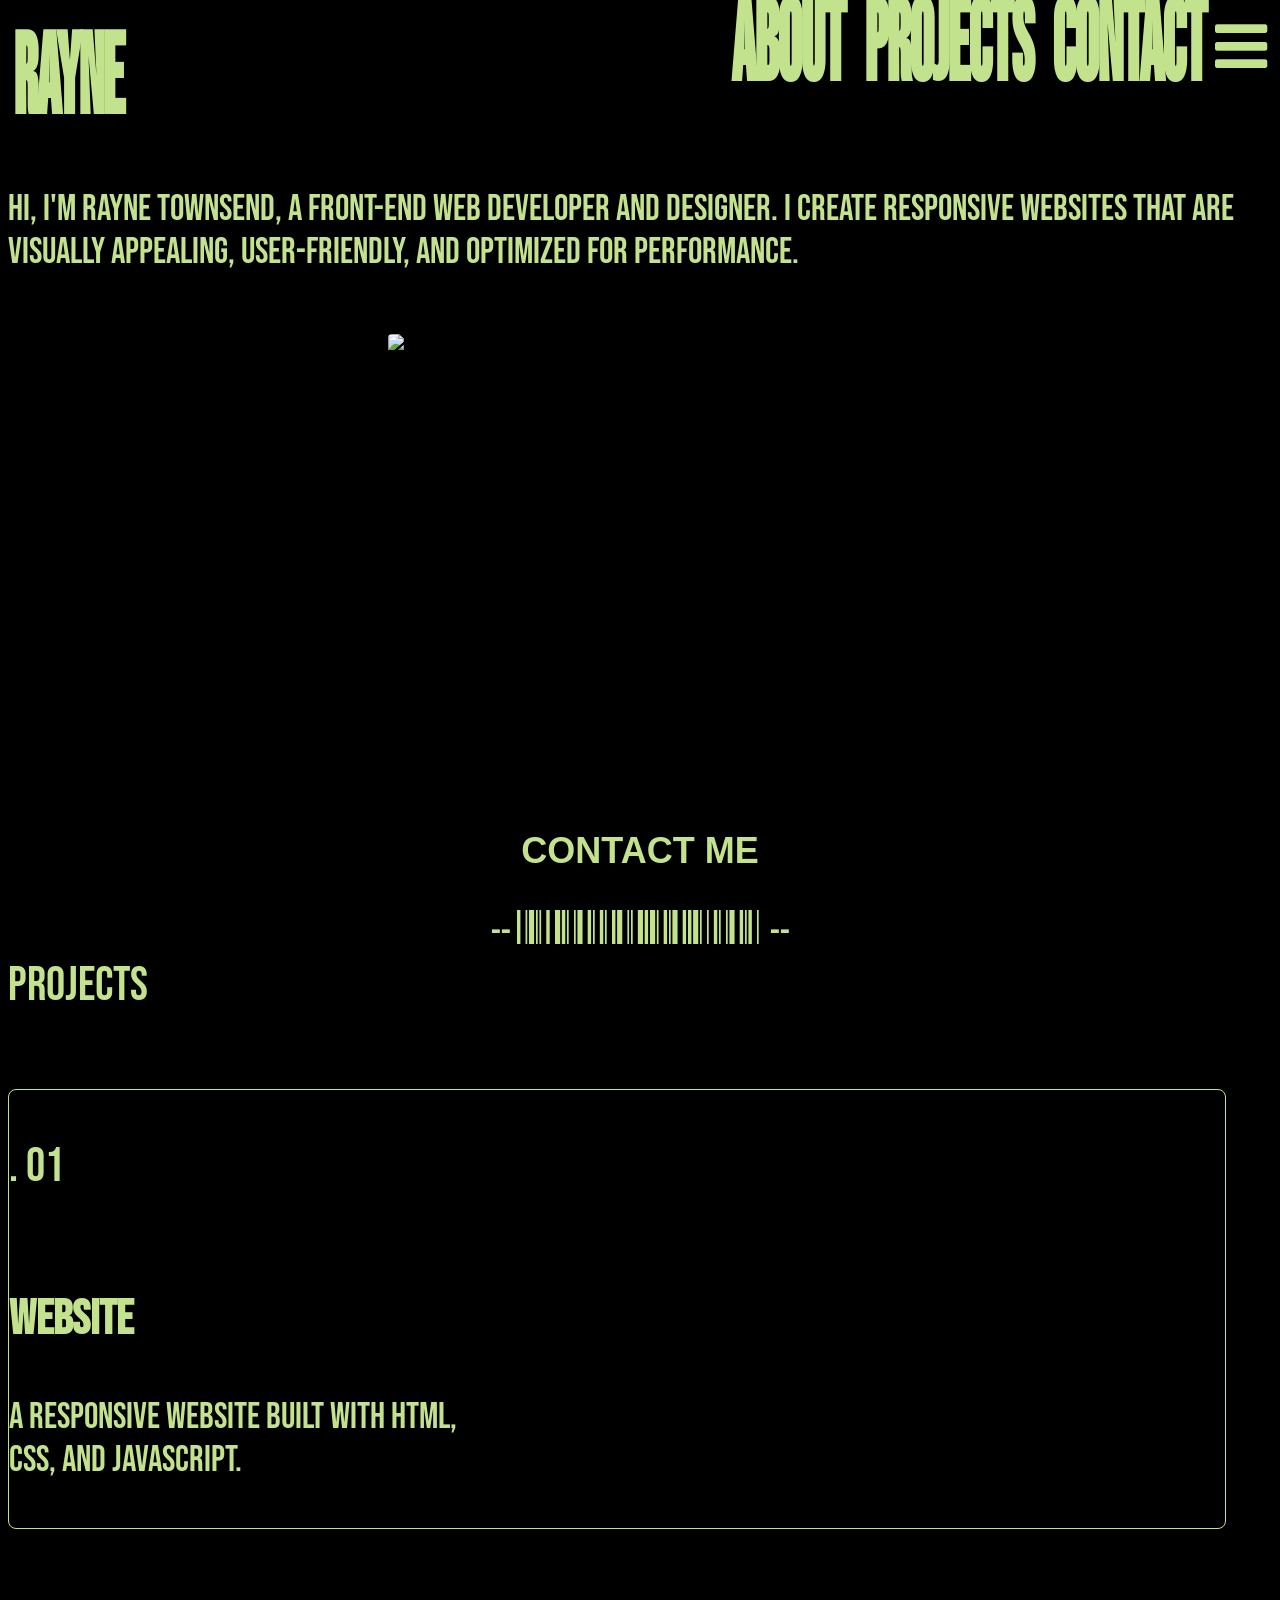
==== index.html @ ca326906 "Refactor the Index.html and Index.css files to foxus on mobile first design, ensuring that the layou" ====
<!DOCTYPE html>
<html lang="en">
<head>
    <meta charset="UTF-8">
    <link href="./Resources/CSS/index.css" type="text/css" rel="stylesheet">
    <meta name="viewport" content="width=device-width, initial-scale=1.0">
    <link rel="preconnect" href="https://fonts.googleapis.com">
    <link rel="preconnect" href="https://fonts.gstatic.com" crossorigin>
    <link href="https://fonts.googleapis.com/css2?family=Bebas+Neue&family=Libre+Barcode+128&family=Space+Grotesk:wght@300..700&display=swap" rel="stylesheet">
    <link rel="stylesheet" href="https://cdnjs.cloudflare.com/ajax/libs/font-awesome/4.7.0/css/font-awesome.min.css">
    <link rel="stylesheet" type='text/css' href="https://cdn.jsdelivr.net/gh/devicons/devicon@latest/devicon.min.css" />
    <title>Rayne Townsend - Portfolio</title>
</head>
<body>

<!-- Header Section -->

    <header>
        <h1>RAYNE</h1>
        <nav aria-label="Main navigation">
            <div class="nav-container">
                <a class="nav-button" href="./about.html"><span class="nav-about nav">About</span></a>
                <a class="nav-button" href="#projects" onClick="document.getElementById('projects').scrollIntoView();"><span class="nav-project nav">Projects</span></a>
                <a class="nav-button" href="./contact.html"><span class="nav-contact nav">Contact</span></a>
                <a href="javascript:void(0);" class="icon" onclick="myFunction()">
                    <i class="fa fa-bars"></i>
                </a>
            </div>
            <div class="mobile-nav-container" id="mobileNav">
                <a class="nav-button" href="./about.html"><span class="mobile-about">About</span></a>
                <a class="nav-button" href="./contact.html"><span class="mobile-contact">Contact</span></a>
            </div>
        </nav>
    </header>   

    <main>

        <!-- Hero Section -->

        <div class="hero-container">
            <div class="hero">
                <div class="hero-profile-container">    
                    <p class="hero-text">Hi, I'm Rayne Townsend, a front-end web developer and designer. I create responsive websites that are visually appealing, user-friendly, and optimized for performance.</p>
                    <img class="hero-profile-photo" src="./Resources/Images/Dithered Profile.png" alt="Profile Image">
                </div>    
                <a class="hero-button" href="./contact.html"><span class="hero-button-text">CONTACT ME</span></a>
                <p>-- <span class="barcode">RAYNETOWNSEND</span> --</p>
            </div>
        </div>

        <!-- Projects -->
        <div class="projects-container">
            <h2 id="projects">Projects</h2>
            <div class="carousel-wrapper">
                <div class="carousel">
                    
                    <div class="carousel-item">
                        <p class="index">. 01</p>
                        <div class="project-info">
                            <h3>Website</h3>
                            <p> A responsive website built with HTML, CSS, and JavaScript. </p>
                        </div>
                    </div>

                    <!--
                    <div class="panel">
                        <p>Designed and built a fully responsive website from scratch using HTML, CSS, and JavaScript, adapting layout, typography, and navigation across desktop, tablet, and mobile breakpoints. Implemented fluid grids, CSS media queries, and JS-driven interactions (e.g. dynamic menus, viewport-based logic) to ensure consistent usability and performance on any screen size — no frameworks required.</p>
                        <img src="./Resources/Images/Website image.jpg" alt="Image 1">
                    </div>
                    -->

                    <div class="carousel-item">
                        <p class="index">. 02</p>
                        <div class="project-info">
                            <h3>Project 2</h3>
                            <p> Project blurb </p>
                        </div>
                    </div>

                    <!--
                    <div class="panel">
                        <p>Lorem ipsum dolor sit amet, consectetur adipisicing elit, sed do eiusmod tempor incididunt ut labore et dolore magna aliqua. Ut enim ad minim veniam, quis nostrud exercitation ullamco laboris nisi ut aliquip ex ea commodo consequat.</p>
                        <img src="./Resources/Images/Website image.jpg" alt="Image 1">
                    </div>
                    -->
                    
                    <div class="carousel-item">
                        <p class="index">. 03</p>
                        <div class="project-info">
                            <h3>Project 3</h3>
                            <p> Project blurb </p>
                        </div>
                    </div>

                    <!--
                    <div class="panel">
                        <p>Lorem ipsum dolor sit amet, consectetur adipisicing elit, sed do eiusmod tempor incididunt ut labore et dolore magna aliqua. Ut enim ad minim veniam, quis nostrud exercitation ullamco laboris nisi ut aliquip ex ea commodo consequat.</p>
                        <img src="./Resources/Images/Website image.jpg" alt="Image 1">
                    </div>
                    --> 

                </div> 
            </div>      
        </div>
        <!-- Skills -->
        <banner class="skills-banner">
            <div class="banner-track">
                <div class="skills-1 skills">
                    <i class="devicon-javascript-plain"></i>
                    <i class="devicon-html5-plain"></i>
                    <i class="devicon-css3-plain"></i>
                    <i class="devicon-git-plain"></i>
                    <i class="devicon-github-original"></i>
                    <i class="devicon-apex-original"></i>          
                    <i class="devicon-bitbucket-original"></i>
                    <i class="devicon-docker-plain"></i>
                    <i class="devicon-json-plain"></i>
                    <i class="devicon-linux-plain"></i>
                    <i class="devicon-markdown-original"></i>
                    <i class="devicon-npm-original-wordmark"></i>
                    <i class="devicon-photoshop-plain"></i>
                    <i class="devicon-react-original"></i>
                    <i class="devicon-typescript-plain"></i>
                    <i class="devicon-vscode-plain"></i>
                </div>

                <div class="skills-2 skills">
                    <i class="devicon-javascript-plain"></i>
                    <i class="devicon-html5-plain"></i>
                    <i class="devicon-css3-plain"></i>
                    <i class="devicon-git-plain"></i>
                    <i class="devicon-github-original"></i>
                    <i class="devicon-apex-original"></i>          
                    <i class="devicon-bitbucket-original"></i>
                    <i class="devicon-docker-plain"></i>
                    <i class="devicon-json-plain"></i>
                    <i class="devicon-linux-plain"></i>
                    <i class="devicon-markdown-original"></i>
                    <i class="devicon-npm-original-wordmark"></i>
                    <i class="devicon-photoshop-plain"></i>
                    <i class="devicon-react-original"></i>
                    <i class="devicon-typescript-plain"></i>
                    <i class="devicon-vscode-plain"></i>
                </div>
            </div>
        </banner>
    </main>

<script src="./Resources/Scripts/main.js" defer></script>

</body>
---- Resources/CSS/index.css ----
/* General Styles */

* {
    font-family: Helvetica;

}

html {
    background-color: #000000;
    scroll-behavior: smooth;
    scroll-snap-type: y mandatory;
    scroll-snap-stop: always;
}

body {
    display: block;
}

h1 {
    font-weight: bold;
    font-size:clamp(2.6rem, 5.5vw, 3.5625rem);
    margin-left: 0.3125rem;
    transform: scaleY(2);
    font-family: "Bebas Neue";
    color: #c3e28d;
}

h2 {
    font-weight: 500;
    font-size: 1.125rem;
}

/* Header Section */

header {
    display: inline-flex;
    justify-content: space-between;
    width: 100%;
    position: sticky;
    top: 0;
    background-color: #000000;
}


header h1 {
    flex-basis: 31.25rem;
    align-items: center;
    overflow: hidden;
}

nav{
    height: 100%
}

.nav-container {
    display: inline-flex;
    justify-content: flex-end;
    align-items: center;
    width: 100%;
    height: 100%;
}

.nav {
    display: inline-block;
    flex-basis: 6.25rem;
    border-radius: 0.625rem;
    min-width: 5.375rem;
    margin: 0.3125rem;
    padding: 0 0.3125rem;
    text-align: center;
    font-weight: bold;
    font-size: clamp(2.6rem, 5.5vw, 3.5625rem);
    transform: scaleY(2);
    font-family: "Bebas Neue";
    color: #c3e28d;
}

.icon {
    color: #c3e28d;
    font-size: 3.8125rem;
    padding-right: 0.3125rem;
}

.mobile-nav-container {
    display: none;
    flex-direction: column;
    background-color: #000000;
    position: absolute;
    top: 6rem;
    right: 0;
    z-index: 3;
}

.nav-button {
    text-decoration: none;
    color: black
}

.nav:hover {
    background-color: #B8B8B8;
}

.nav:active {
    background-color: #969696;
}

/* Hero Section */

.hero-container {

    height: 85vh;
}

.hero {
    width: 100%;
    height: 85vh;
    display: flex;
    flex-direction: column;
    justify-content: space-between;
    align-items: center;
}

.hero-profile-container {
    display: flex;
    flex-direction: column;
    justify-content: center;
    align-items: center;
    gap: 1.25rem;
}

.hero-profile-photo {
    width: min(31rem, 90vw);
    height: auto;
    margin-top: 0.225rem;
    margin-right: 0.525rem;
    border-radius: 0.25rem;
    object-fit: cover;
}

.hero-text {
    color: #c3e28d;
    font-size: clamp(1.25rem, 4.5vw, 2.25rem);
    text-align: left;
    font-family: "Bebas Neue";
}

.hero-button {
    text-decoration: none;
    color: #c3e28d;
    font-size: clamp(1.25rem, 4.5vw, 2.25rem);
    text-align: left;
    font-weight: bold;
    font-family: "Bebas Neue";
}

.barcode {
    font-family: "Libre Barcode 128";
    font-size: 3.5625rem;
    transform: scaleY(2);
    color: #c3e28d;
}

/* Project Carousel */

.projects-container {
    width: 100%;
    height: 100vh;
    display: flex;
    flex-direction: column;
    gap: 1.25rem;
    scroll-snap-type: y mandatory;
}

.carousel-wrapper {
    width: 99vw;
    display: flex;
}

.carousel {
    display: flex;
    overflow-x: auto;
    overflow-y: hidden;
    scroll-snap-type: x mandatory;
    scroll-behavior: smooth;
    flex: 0 0 auto;
    gap: 1.25rem;
    align-items: center;
    padding: 1rem 0.25rem;
    width: 95vw;
    scrollbar-width: none; /* Hide scrollbar for Firefox */
}

.carousel::-webkit-scrollbar {
  display: none; /* Hide scrollbar for Chrome, Safari, Edge */
}

.carousel-item {
    display: flex;
    flex-direction: column;
    flex: 0 0 95vw;
    height:100%;
    scroll-snap-align: start;
    border-radius: 8px;
    margin: 0.25rem;
    border: 1px solid #c3e28d;
}

img {
    height: 60%;
    aspect-ratio: 1/1;
}

p {
    color: #c3e28d;
    font-size: clamp(1.25rem, 4.5vw, 2.25rem);
    text-align: left;
    font-family: "Bebas Neue";
}

h2 {
    color: #c3e28d;
    font-size: clamp(1.95rem, 5.5vw, 3rem);
    text-align: left;
    font-family: "Bebas Neue";
}

h3 {
    color: #c3e28d;
    font-size: clamp(1.95rem, 5.5vw, 3rem);
    text-align: left;
    font-family: "Bebas Neue";
}

.index {
    color: #c3e28d;
    font-size: clamp(1.95rem, 5vw, 3rem);
    text-align: left;
    font-family: "Bebas Neue";
}

.project-info {
    width: 31.25rem;
}

.skills {
    display: flex;
    justify-content: center;
    overflow-x: auto;
    align-items: center;
    gap: 1.25rem;
    padding-top: 0.625rem;
    padding-bottom: 0.625rem;
    padding-left: 0.625rem;
    padding-right: 0.625rem;
    color: #c3e28d;
    font-size: clamp(1.25rem, 4.5vw, 2.25rem);
}

.skills-banner {
    overflow: hidden;
    width: 100%;
    background-color: #000000;
    padding: 20px 0;
    display: flex;
}

.banner-track {
    display: flex;
    animation: scroll 25s linear infinite;
}

@keyframes scroll {
  0% {
    transform: translateX(0);
  }
  100% {
    transform: translateX(-50%);
  }
}

/* Mobile Styles */

@media screen and (max-width: 800px) {

   .project-info {
        width: 60%
    }

    header {
        height: 7rem;
    }
}

@media screen and (max-width: 700px) {

    .accordion {
        padding: 0.5rem;
        height: 12.625rem;
        display: flex;
        text-align: left;
        font-size: 2rem;
        transition: 0.8s;
        background-color: #000000;
    }
}

@media screen and (max-width: 768px) {
    
    .nav-about {
        display: none;
    }

    .nav-project {
        display: none;
    }

    .nav-about {
        display: none;
    }

    .nav-contact {
        display: none;
    }

    .icon {
        display: block;
    }

    .mobile-contact {
        padding: 0.1rem;
        margin-right: 0.3125rem;
    }

    .mobile-about {
        padding: 0.1rem;
        margin-right: 0.3125rem;
    }

    .accordion {
        padding: 0.5rem;
        height: 12.625rem;
        display: flex;
        text-align: left;
        font-size: 2rem;
        transition: 0.8s;
        background-color: #000000;
    }
}

@media screen and (max-width: 400px) {

    .accordion {
        padding: 0.5rem;
        height: 10.625rem;
        display: flex;
        text-align: left;
        font-size: 2rem;
        transition: 0.8s;
        background-color: #000000;
    }

    .project-info {
        width: 60%;
    }

    p {
        padding-top: 1px;
        margin-top: 8px;
    }

    h3 {
        padding-bottom: 1px;
        margin-bottom: 8px;
    }
}

@media screen and (min-width: 400px) {
    .mobile-nav-container {
        display: none;
    }
}
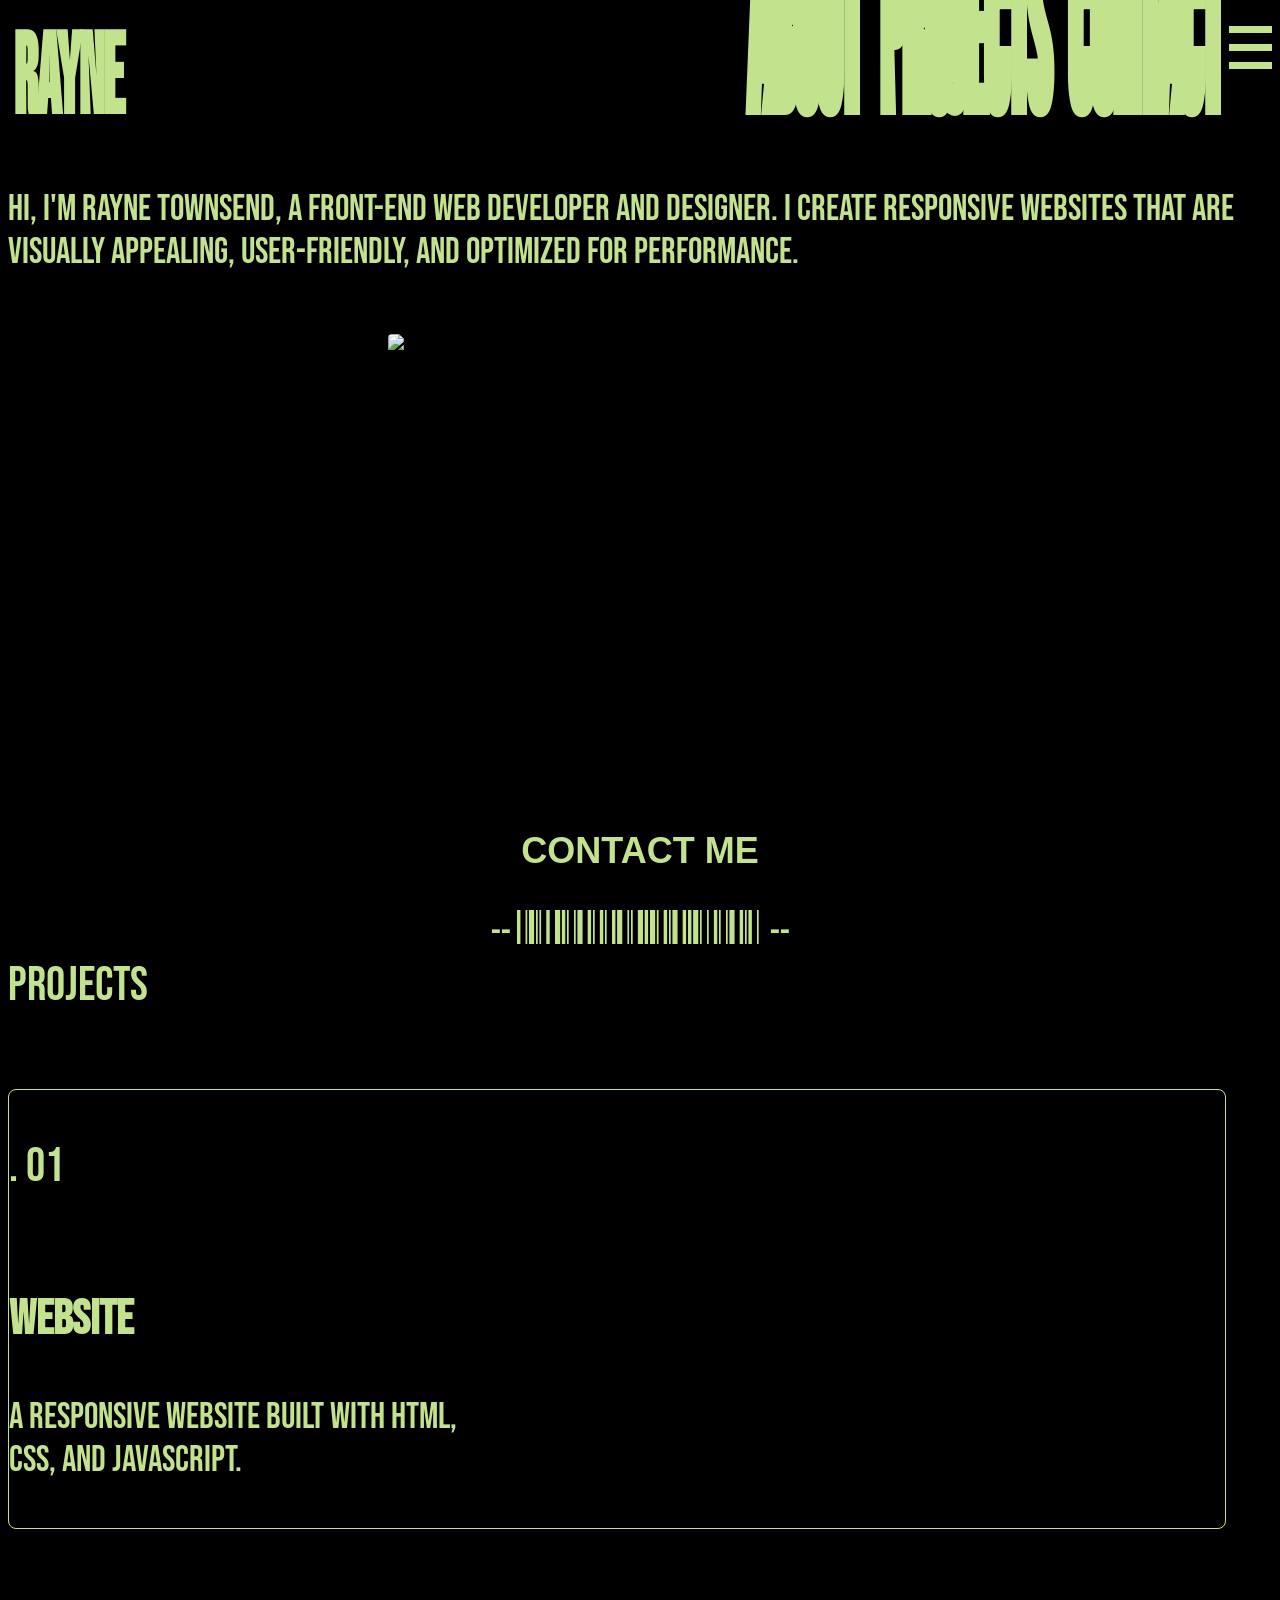
==== commit 11a4757e: "Added hamburger menu animatioon, and restored the menu opening functionality." ====
--- a/index.html
+++ b/index.html
@@ -22,13 +22,16 @@
                 <a class="nav-button" href="./about.html"><span class="nav-about nav">About</span></a>
                 <a class="nav-button" href="#projects" onClick="document.getElementById('projects').scrollIntoView();"><span class="nav-project nav">Projects</span></a>
                 <a class="nav-button" href="./contact.html"><span class="nav-contact nav">Contact</span></a>
-                <a href="javascript:void(0);" class="icon" onclick="myFunction()">
-                    <i class="fa fa-bars"></i>
-                </a>
+                <div class="container icon" id="icon">
+                    <div class="bar1"></div>
+                    <div class="bar2"></div>
+                    <div class="bar3"></div>
+                </div> 
             </div>
             <div class="mobile-nav-container" id="mobileNav">
-                <a class="nav-button" href="./about.html"><span class="mobile-about">About</span></a>
-                <a class="nav-button" href="./contact.html"><span class="mobile-contact">Contact</span></a>
+                <a class="nav-button" href="./about.html"><span class="mobile-about">ABOUT</span></a>
+                <a class="nav-button" href="./contact.html"><span class="mobile-contact">CONTACT</span></a>
+                <a class="nav-button" href="#projects" onClick="document.getElementById('projects').scrollIntoView();"><span class="mobile-project">PROJECTS</span></a>
             </div>
         </nav>
     </header>   
--- a/Resources/CSS/index.css
+++ b/Resources/CSS/index.css
@@ -46,6 +46,10 @@
     flex-basis: 31.25rem;
     align-items: center;
     overflow: hidden;
+}
+
+nav{
+    height: 100%
 }
 
 nav{
@@ -75,15 +79,44 @@
     color: #c3e28d;
 }
 
-.icon {
-    color: #c3e28d;
+.container {
+  display: inline-block;
+  cursor: pointer;
+}
+
+.bar1, .bar2, .bar3 {
+    width: 38px;
+    height: 7px;
+    background-color: #c3e28d;
+    margin: 11px 0;
+    transition: 0.4s;
     font-size: 3.8125rem;
     padding-right: 0.3125rem;
+}
+
+/* Rotate first bar */
+.change .bar1 {
+    transform: translate(0, 18px) rotate(-45deg);
+}
+
+/* Fade out the second bar */
+.change .bar2 {
+    opacity: 0;
+}
+
+/* Rotate last bar */
+.change .bar3 {
+    transform: translate(0, -18px) rotate(45deg);
 }
 
 .mobile-nav-container {
     display: none;
     flex-direction: column;
+    justify-content:space-between;
+    gap: 0.3125rem;
+    height: auto;
+    margin-top: 1.3125rem;
+    margin-bottom: 1.3125rem;
     background-color: #000000;
     position: absolute;
     top: 6rem;
@@ -93,7 +126,10 @@
 
 .nav-button {
     text-decoration: none;
-    color: black
+    color: #c3e28d;
+    transform: scaleY(2);
+    font-family: "Bebas Neue";
+    font-weight: bold;
 }
 
 .nav:hover {
@@ -276,6 +312,17 @@
   100% {
     transform: translateX(-50%);
   }
+}
+
+.skills {
+    display: flex;
+    justify-content: center;
+    align-items: center;
+    gap: 1.25rem;
+    padding-top: 0.625rem;
+    padding-bottom: 0.625rem;
+    color: #c3e28d;
+    font-size: clamp(1.25rem, 4.5vw, 2.25rem);
 }
 
 /* Mobile Styles */
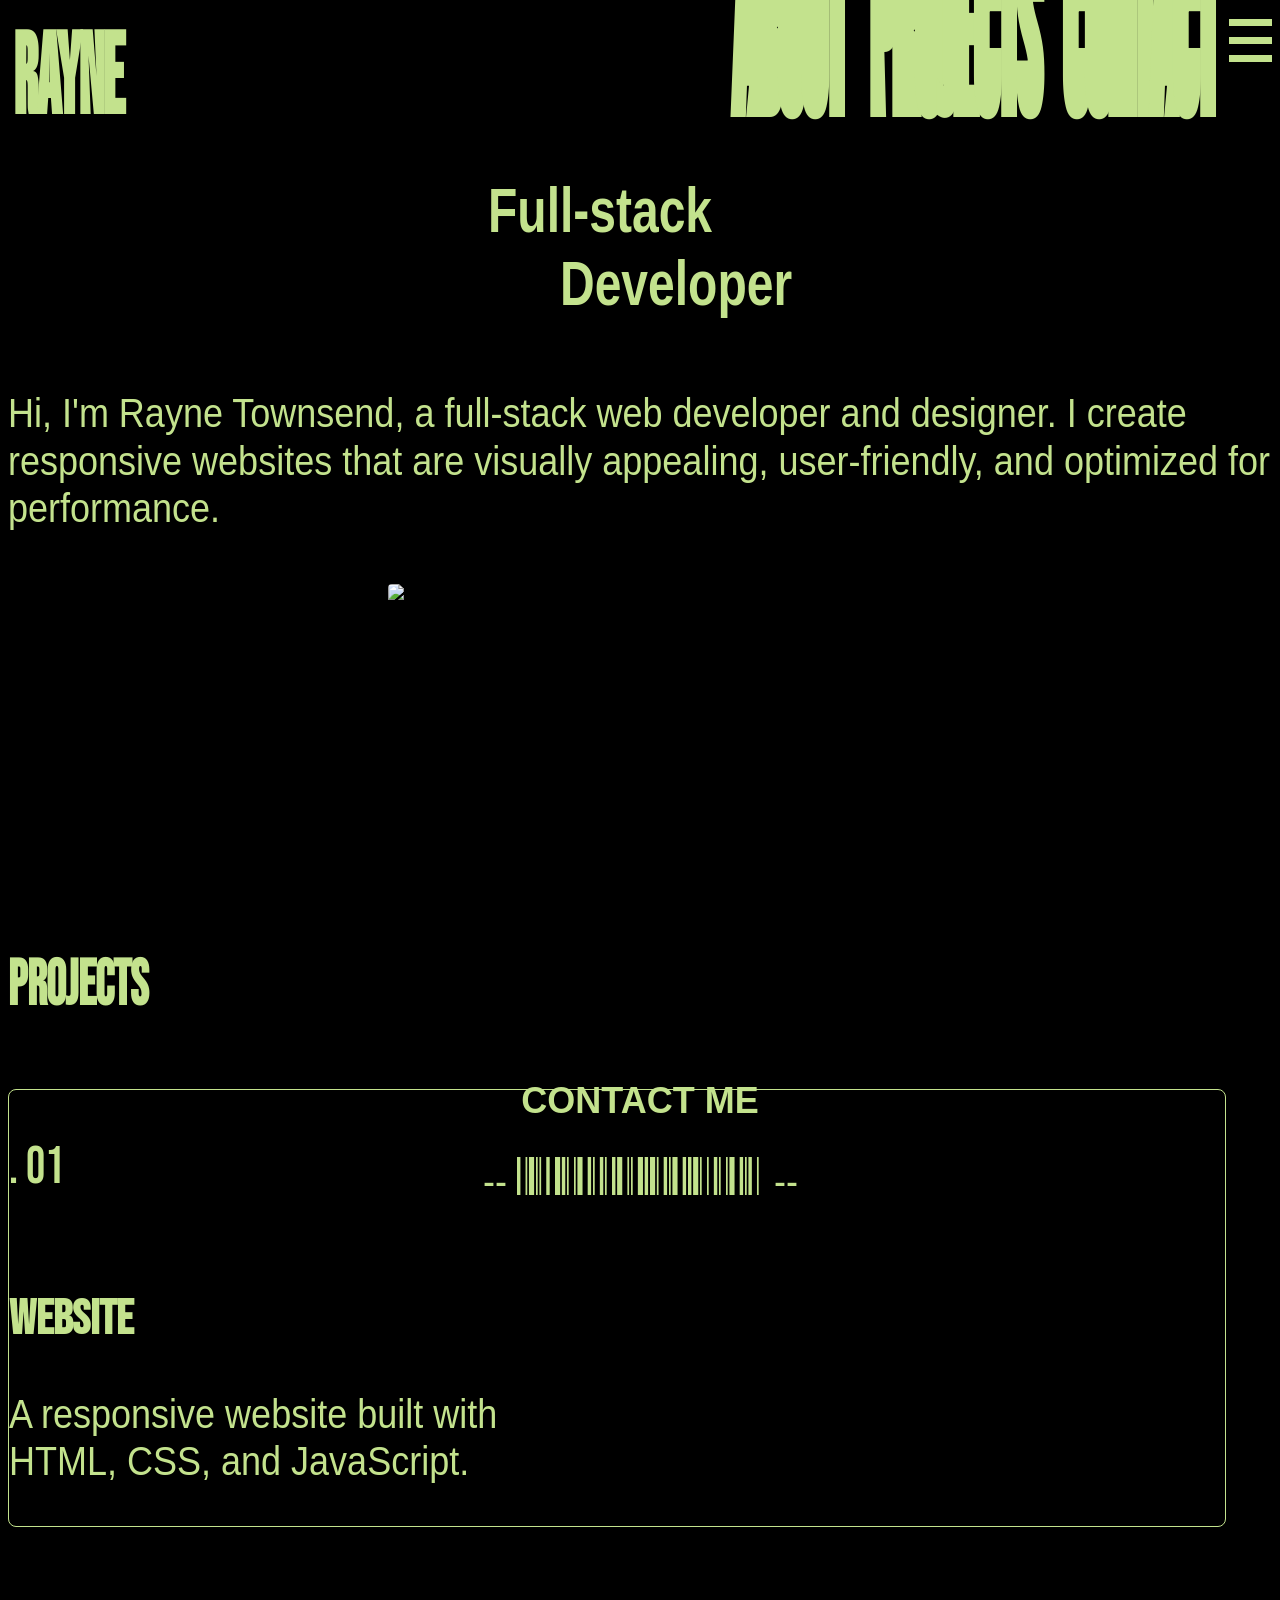
==== commit ec362baa: "Clean up handburger menu and hero section. Adjusted the hero heading to "Full-stack Developer" and u" ====
--- a/index.html
+++ b/index.html
@@ -43,7 +43,8 @@
         <div class="hero-container">
             <div class="hero">
                 <div class="hero-profile-container">    
-                    <p class="hero-text">Hi, I'm Rayne Townsend, a front-end web developer and designer. I create responsive websites that are visually appealing, user-friendly, and optimized for performance.</p>
+                    <h2 class="hero-heading">Full-stack<br>&ensp;&ensp;&ensp;Developer</h2>
+                    <p class="hero-text">Hi, I'm Rayne Townsend, a full-stack web developer and designer. I create responsive websites that are visually appealing, user-friendly, and optimized for performance.</p>
                     <img class="hero-profile-photo" src="./Resources/Images/Dithered Profile.png" alt="Profile Image">
                 </div>    
                 <a class="hero-button" href="./contact.html"><span class="hero-button-text">CONTACT ME</span></a>
--- a/Resources/CSS/index.css
+++ b/Resources/CSS/index.css
@@ -1,4 +1,4 @@
-/* General Styles */
+/* Global Styles */
 
 * {
     font-family: Helvetica;
@@ -26,8 +26,22 @@
 }
 
 h2 {
-    font-weight: 500;
-    font-size: 1.125rem;
+    color: #c3e28d;
+    font-size: clamp(1.95rem, 5.5vw, 3rem);
+    transform: scaleY(1.325);
+    text-align: left;
+}
+
+h3 {
+    color: #c3e28d;
+    text-align: left;
+}
+
+p {
+    color: #c3e28d;
+    font-size: clamp(1.25rem, 4.5vw, 2.25rem);
+    transform: scaleY(1.125);
+    text-align: left;
 }
 
 /* Header Section */
@@ -39,6 +53,7 @@
     position: sticky;
     top: 0;
     background-color: #000000;
+    z-index: 2;
 }
 
 
@@ -84,6 +99,11 @@
   cursor: pointer;
 }
 
+.icon {
+    display: block;
+    padding-bottom: 1rem;
+}
+
 .bar1, .bar2, .bar3 {
     width: 38px;
     height: 7px;
@@ -113,15 +133,18 @@
     display: none;
     flex-direction: column;
     justify-content:space-between;
-    gap: 0.3125rem;
-    height: auto;
+    align-items: end;
+    gap: 1rem;
+    height: 8rem;
+    width: 8rem;;
     margin-top: 1.3125rem;
     margin-bottom: 1.3125rem;
+    padding: 0.5rem;
     background-color: #000000;
     position: absolute;
     top: 6rem;
     right: 0;
-    z-index: 3;
+    z-index: 1;
 }
 
 .nav-button {
@@ -130,6 +153,8 @@
     transform: scaleY(2);
     font-family: "Bebas Neue";
     font-weight: bold;
+    background-color: #000000;
+    padding-right: 0.3125rem;
 }
 
 .nav:hover {
@@ -174,10 +199,7 @@
 }
 
 .hero-text {
-    color: #c3e28d;
-    font-size: clamp(1.25rem, 4.5vw, 2.25rem);
-    text-align: left;
-    font-family: "Bebas Neue";
+
 }
 
 .hero-button {
@@ -246,14 +268,14 @@
     aspect-ratio: 1/1;
 }
 
-p {
+.panel p {
     color: #c3e28d;
     font-size: clamp(1.25rem, 4.5vw, 2.25rem);
     text-align: left;
     font-family: "Bebas Neue";
 }
 
-h2 {
+.projects-container h2 {
     color: #c3e28d;
     font-size: clamp(1.95rem, 5.5vw, 3rem);
     text-align: left;
@@ -369,10 +391,6 @@
         display: none;
     }
 
-    .icon {
-        display: block;
-    }
-
     .mobile-contact {
         padding: 0.1rem;
         margin-right: 0.3125rem;
@@ -382,37 +400,12 @@
         padding: 0.1rem;
         margin-right: 0.3125rem;
     }
-
-    .accordion {
-        padding: 0.5rem;
-        height: 12.625rem;
-        display: flex;
-        text-align: left;
-        font-size: 2rem;
-        transition: 0.8s;
-        background-color: #000000;
-    }
 }
 
 @media screen and (max-width: 400px) {
-
-    .accordion {
-        padding: 0.5rem;
-        height: 10.625rem;
-        display: flex;
-        text-align: left;
-        font-size: 2rem;
-        transition: 0.8s;
-        background-color: #000000;
-    }
 
     .project-info {
         width: 60%;
-    }
-
-    p {
-        padding-top: 1px;
-        margin-top: 8px;
     }
 
     h3 {
@@ -421,10 +414,4 @@
     }
 }
 
-@media screen and (min-width: 400px) {
-    .mobile-nav-container {
-        display: none;
-    }
-}
-
-
+
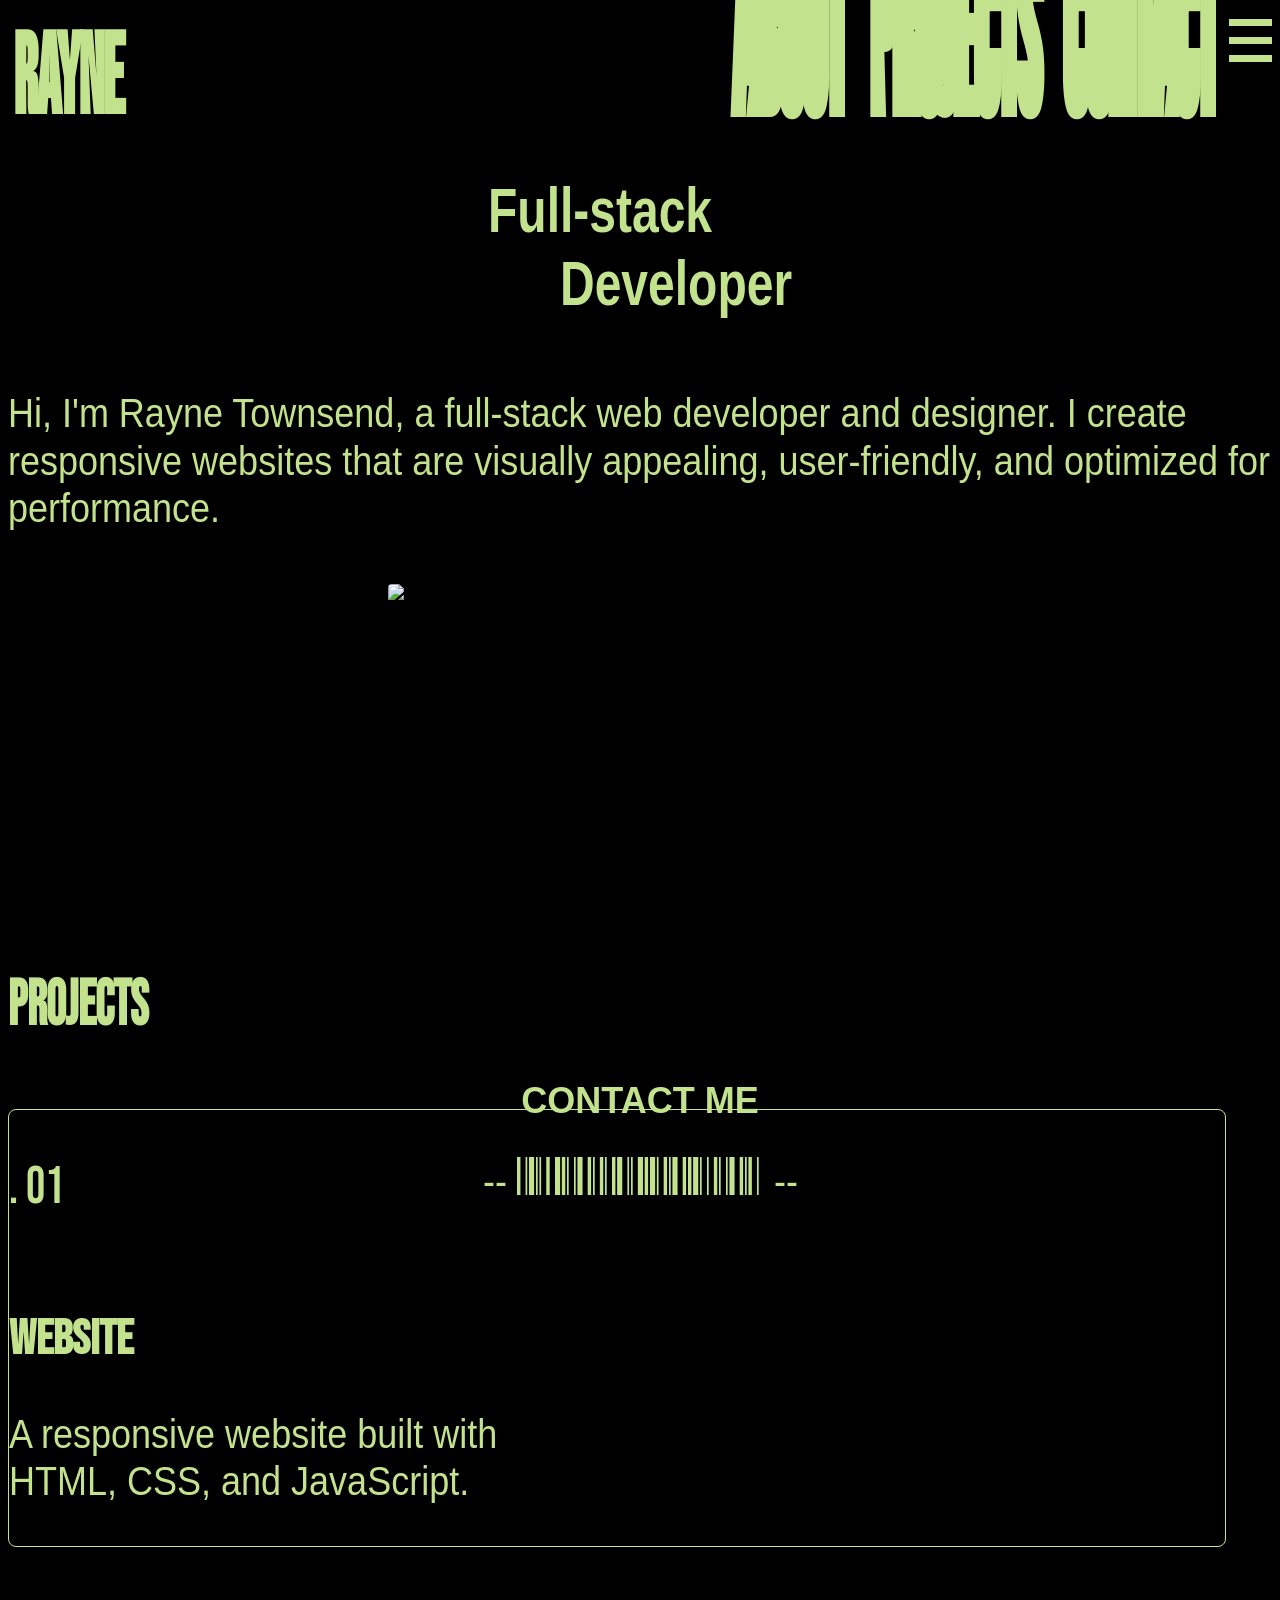
==== commit e83df7b8: "Commit updates to GitHub Commit updates to GitHub" ====
--- a/index.html
+++ b/index.html
@@ -2,6 +2,7 @@
 <html lang="en">
 <head>
     <meta charset="UTF-8">
+    <link href="./Resources/CSS/global.css" type="text/css" rel="stylesheet">
     <link href="./Resources/CSS/index.css" type="text/css" rel="stylesheet">
     <meta name="viewport" content="width=device-width, initial-scale=1.0">
     <link rel="preconnect" href="https://fonts.googleapis.com">
@@ -43,7 +44,9 @@
         <div class="hero-container">
             <div class="hero">
                 <div class="hero-profile-container">    
-                    <h2 class="hero-heading">Full-stack<br>&ensp;&ensp;&ensp;Developer</h2>
+                    <div class="hero-text-container">
+                        <h2 class="hero-heading">Full-stack<br>&ensp;&ensp;&ensp;Developer</h2>
+                    </div>
                     <p class="hero-text">Hi, I'm Rayne Townsend, a full-stack web developer and designer. I create responsive websites that are visually appealing, user-friendly, and optimized for performance.</p>
                     <img class="hero-profile-photo" src="./Resources/Images/Dithered Profile.png" alt="Profile Image">
                 </div>    
--- a/Resources/CSS/global.css
+++ b/Resources/CSS/global.css
@@ -0,0 +1,179 @@
+* {
+    font-family: Helvetica;
+
+}
+
+html {
+    background-color: #000000;
+    scroll-behavior: smooth;
+    scroll-snap-type: y mandatory;
+    scroll-snap-stop: always;
+}
+
+body {
+    display: flex-box;
+}
+
+main {
+    display: flex;
+    flex-direction: column;
+    gap: 1.25rem;
+    scroll-snap-type: y mandatory;
+}
+
+h1 {
+    font-weight: bold;
+    font-size:clamp(2.6rem, 5.5vw, 3.5625rem);
+    margin-left: 0.3125rem;
+    transform: scaleY(2);
+    font-family: "Bebas Neue";
+    color: #c3e28d;
+}
+
+h2 {
+    color: #c3e28d;
+    font-size: clamp(1.95rem, 5.5vw, 3rem);
+    transform: scaleY(1.325);
+    text-align: left;
+}
+
+h3 {
+    color: #c3e28d;
+    text-align: left;
+}
+
+p {
+    color: #c3e28d;
+    font-size: clamp(1.25rem, 4.5vw, 2.25rem);
+    transform: scaleY(1.125);
+    text-align: left;
+}
+
+/* Header Section */
+
+header {
+    display: inline-flex;
+    justify-content: space-between;
+    width: 100%;
+    position: sticky;
+    top: 0;
+    background-color: #000000;
+    z-index: 2;
+}
+
+
+header h1 {
+    flex-basis: 31.25rem;
+    align-items: center;
+    overflow: hidden;
+}
+
+nav{
+    height: 100%
+}
+
+.nav-container {
+    display: inline-flex;
+    justify-content: flex-end;
+    align-items: center;
+    width: 100%;
+    height: 100%;
+}
+
+.nav {
+    display: inline-block;
+    flex-basis: 6.25rem;
+    border-radius: 0.625rem;
+    min-width: 5.375rem;
+    margin: 0.3125rem;
+    padding: 0 0.3125rem;
+    text-align: center;
+    font-weight: bold;
+    font-size: clamp(2.6rem, 5.5vw, 3.5625rem);
+    transform: scaleY(2);
+    font-family: "Bebas Neue";
+    color: #c3e28d;
+}
+
+.container {
+  display: inline-block;
+  cursor: pointer;
+}
+
+.icon {
+    display: block;
+    padding-bottom: 1rem;
+}
+
+.bar1, .bar2, .bar3 {
+    width: 38px;
+    height: 7px;
+    background-color: #c3e28d;
+    margin: 11px 0;
+    transition: 0.4s;
+    font-size: 3.8125rem;
+    padding-right: 0.3125rem;
+}
+
+/* Rotate first bar */
+.change .bar1 {
+    transform: translate(0, 18px) rotate(-45deg);
+}
+
+/* Fade out the second bar */
+.change .bar2 {
+    opacity: 0;
+}
+
+/* Rotate last bar */
+.change .bar3 {
+    transform: translate(0, -18px) rotate(45deg);
+}
+
+.mobile-nav-container {
+    display: flex;
+    flex-direction: column;
+    justify-content: flex-start;
+    align-items: end;
+    gap: 1rem;
+    max-height: 0;
+    overflow: hidden;
+    width: 6.9rem;
+    margin-bottom: 1.3125rem;
+    padding: 0.85rem 0.5rem;
+    background-color: #000000;
+    position: absolute;
+    top: 6rem;
+    right: 0;
+    z-index: 1;
+    opacity: 0;
+    transform: translateY(-0.5rem);
+    pointer-events: none;
+    transition: max-height 0.35s ease-in-out,
+                opacity 0.25s ease-in-out,
+                transform 0.3s ease-in-out;
+}
+
+.mobile-nav-container.open {
+    opacity: 1;
+    transform: translateY(0);
+    pointer-events: auto;
+}
+
+.nav-button {
+    text-decoration: none;
+    color: #c3e28d;
+    transform: scaleY(2);
+    font-family: "Bebas Neue";
+    font-weight: bold;
+    background-color: #000000;
+    padding-right: 0.3125rem;
+}
+
+.nav:hover {
+    background-color: #B8B8B8;
+}
+
+.nav:active {
+    background-color: #969696;
+}
--- a/Resources/CSS/index.css
+++ b/Resources/CSS/index.css
@@ -1,170 +1,3 @@
-/* Global Styles */
-
-* {
-    font-family: Helvetica;
-
-}
-
-html {
-    background-color: #000000;
-    scroll-behavior: smooth;
-    scroll-snap-type: y mandatory;
-    scroll-snap-stop: always;
-}
-
-body {
-    display: block;
-}
-
-h1 {
-    font-weight: bold;
-    font-size:clamp(2.6rem, 5.5vw, 3.5625rem);
-    margin-left: 0.3125rem;
-    transform: scaleY(2);
-    font-family: "Bebas Neue";
-    color: #c3e28d;
-}
-
-h2 {
-    color: #c3e28d;
-    font-size: clamp(1.95rem, 5.5vw, 3rem);
-    transform: scaleY(1.325);
-    text-align: left;
-}
-
-h3 {
-    color: #c3e28d;
-    text-align: left;
-}
-
-p {
-    color: #c3e28d;
-    font-size: clamp(1.25rem, 4.5vw, 2.25rem);
-    transform: scaleY(1.125);
-    text-align: left;
-}
-
-/* Header Section */
-
-header {
-    display: inline-flex;
-    justify-content: space-between;
-    width: 100%;
-    position: sticky;
-    top: 0;
-    background-color: #000000;
-    z-index: 2;
-}
-
-
-header h1 {
-    flex-basis: 31.25rem;
-    align-items: center;
-    overflow: hidden;
-}
-
-nav{
-    height: 100%
-}
-
-nav{
-    height: 100%
-}
-
-.nav-container {
-    display: inline-flex;
-    justify-content: flex-end;
-    align-items: center;
-    width: 100%;
-    height: 100%;
-}
-
-.nav {
-    display: inline-block;
-    flex-basis: 6.25rem;
-    border-radius: 0.625rem;
-    min-width: 5.375rem;
-    margin: 0.3125rem;
-    padding: 0 0.3125rem;
-    text-align: center;
-    font-weight: bold;
-    font-size: clamp(2.6rem, 5.5vw, 3.5625rem);
-    transform: scaleY(2);
-    font-family: "Bebas Neue";
-    color: #c3e28d;
-}
-
-.container {
-  display: inline-block;
-  cursor: pointer;
-}
-
-.icon {
-    display: block;
-    padding-bottom: 1rem;
-}
-
-.bar1, .bar2, .bar3 {
-    width: 38px;
-    height: 7px;
-    background-color: #c3e28d;
-    margin: 11px 0;
-    transition: 0.4s;
-    font-size: 3.8125rem;
-    padding-right: 0.3125rem;
-}
-
-/* Rotate first bar */
-.change .bar1 {
-    transform: translate(0, 18px) rotate(-45deg);
-}
-
-/* Fade out the second bar */
-.change .bar2 {
-    opacity: 0;
-}
-
-/* Rotate last bar */
-.change .bar3 {
-    transform: translate(0, -18px) rotate(45deg);
-}
-
-.mobile-nav-container {
-    display: none;
-    flex-direction: column;
-    justify-content:space-between;
-    align-items: end;
-    gap: 1rem;
-    height: 8rem;
-    width: 8rem;;
-    margin-top: 1.3125rem;
-    margin-bottom: 1.3125rem;
-    padding: 0.5rem;
-    background-color: #000000;
-    position: absolute;
-    top: 6rem;
-    right: 0;
-    z-index: 1;
-}
-
-.nav-button {
-    text-decoration: none;
-    color: #c3e28d;
-    transform: scaleY(2);
-    font-family: "Bebas Neue";
-    font-weight: bold;
-    background-color: #000000;
-    padding-right: 0.3125rem;
-}
-
-.nav:hover {
-    background-color: #B8B8B8;
-}
-
-.nav:active {
-    background-color: #969696;
-}
-
 /* Hero Section */
 
 .hero-container {
@@ -182,6 +15,14 @@
 }
 
 .hero-profile-container {
+    display: flex;
+    flex-direction: column;
+    justify-content: center;
+    align-items: center;
+    gap: 1.25rem;
+}
+
+.hero-text-container {
     display: flex;
     flex-direction: column;
     justify-content: center;
@@ -198,9 +39,6 @@
     object-fit: cover;
 }
 
-.hero-text {
-
-}
 
 .hero-button {
     text-decoration: none;
@@ -391,15 +229,6 @@
         display: none;
     }
 
-    .mobile-contact {
-        padding: 0.1rem;
-        margin-right: 0.3125rem;
-    }
-
-    .mobile-about {
-        padding: 0.1rem;
-        margin-right: 0.3125rem;
-    }
 }
 
 @media screen and (max-width: 400px) {
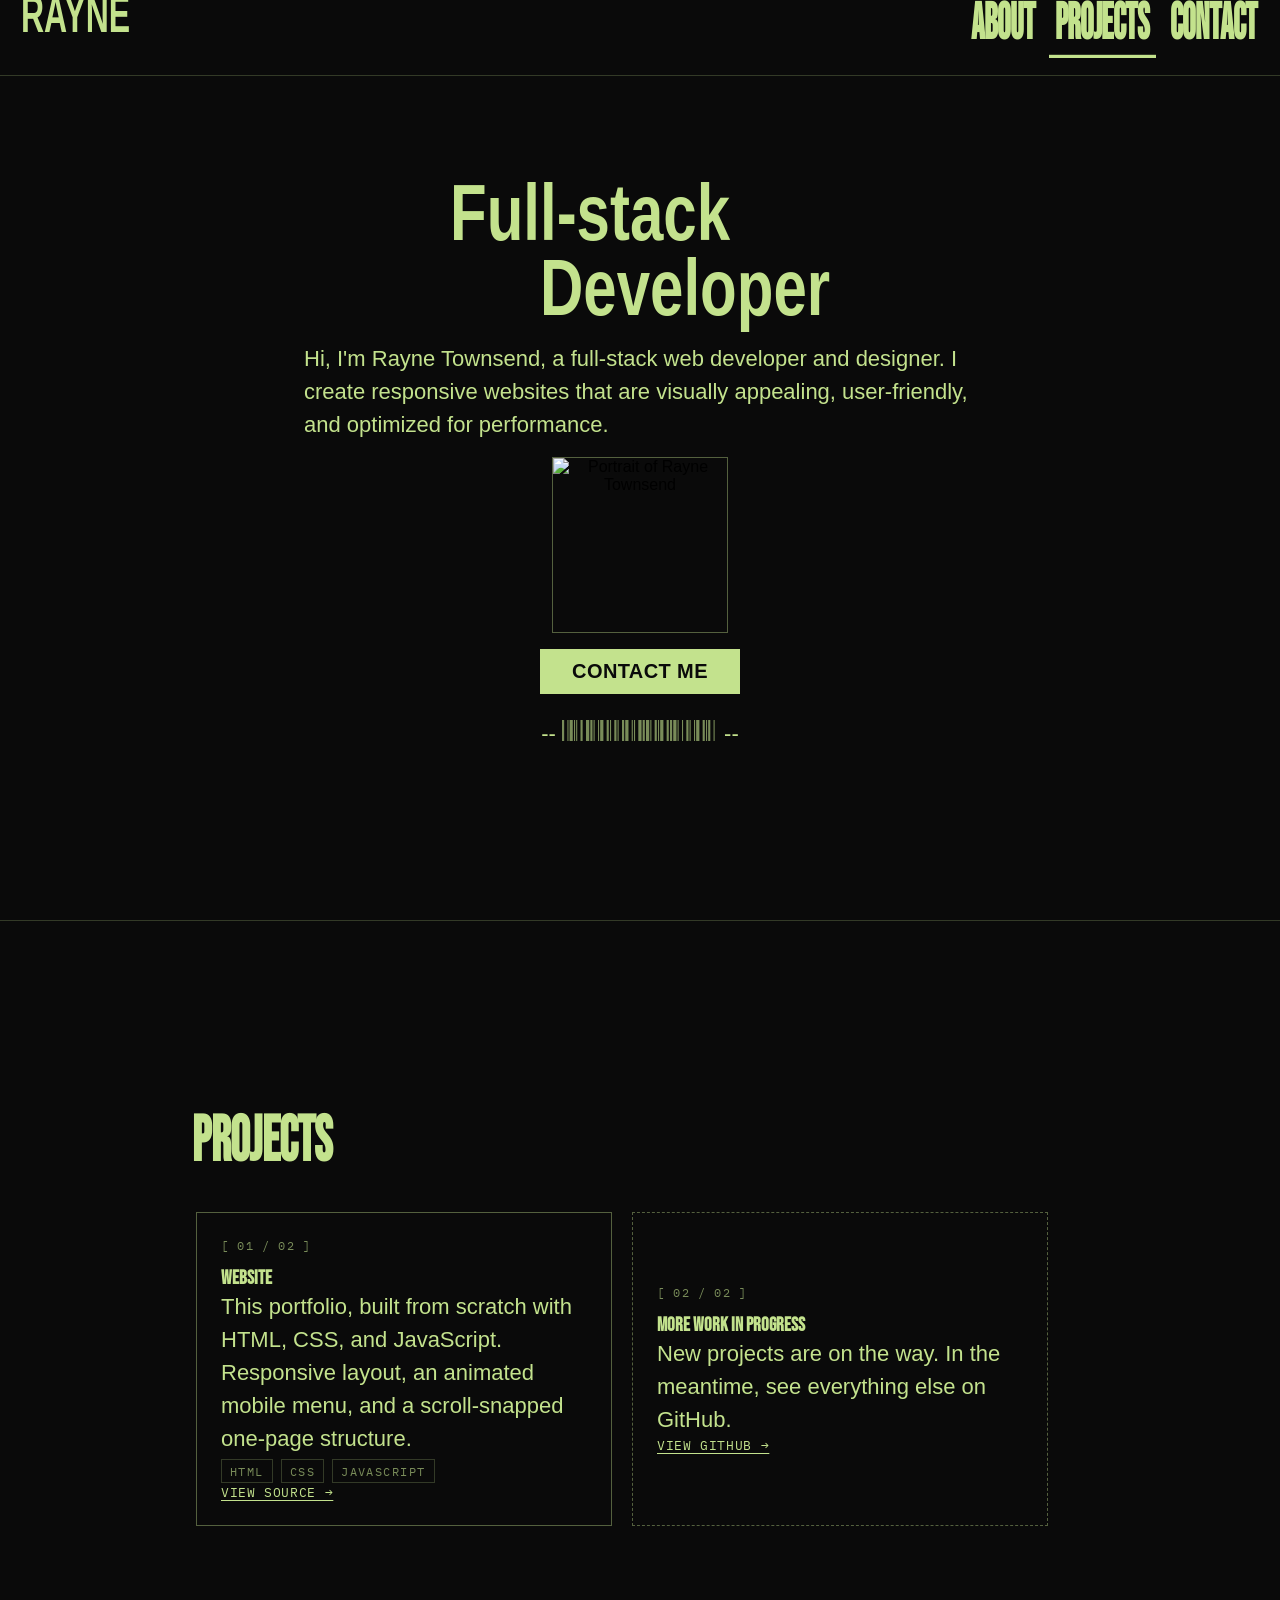
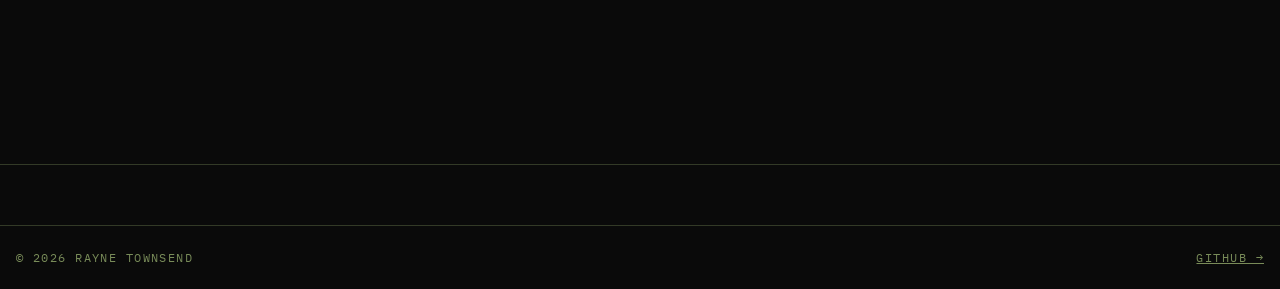
==== commit f5041fa3: "Site Refactor Refactor Main Page, update content across Project, Contact, and About" ====
--- a/index.html
+++ b/index.html
@@ -2,115 +2,97 @@
 <html lang="en">
 <head>
     <meta charset="UTF-8">
+    <meta name="viewport" content="width=device-width, initial-scale=1.0">
+    <title>Rayne Townsend - Portfolio</title>
+    <meta name="description" content="Rayne Townsend is a full-stack web developer and designer building responsive, performance-optimised websites.">
+    <meta property="og:title" content="Rayne Townsend - Portfolio">
+    <meta property="og:description" content="Full-stack web developer and designer. Responsive, user-friendly, performance-optimised websites.">
+    <meta property="og:type" content="website">
+    <link rel="icon" href="./Resources/Images/Dithered Profile.png">
     <link href="./Resources/CSS/global.css" type="text/css" rel="stylesheet">
     <link href="./Resources/CSS/index.css" type="text/css" rel="stylesheet">
-    <meta name="viewport" content="width=device-width, initial-scale=1.0">
     <link rel="preconnect" href="https://fonts.googleapis.com">
     <link rel="preconnect" href="https://fonts.gstatic.com" crossorigin>
-    <link href="https://fonts.googleapis.com/css2?family=Bebas+Neue&family=Libre+Barcode+128&family=Space+Grotesk:wght@300..700&display=swap" rel="stylesheet">
-    <link rel="stylesheet" href="https://cdnjs.cloudflare.com/ajax/libs/font-awesome/4.7.0/css/font-awesome.min.css">
-    <link rel="stylesheet" type='text/css' href="https://cdn.jsdelivr.net/gh/devicons/devicon@latest/devicon.min.css" />
-    <title>Rayne Townsend - Portfolio</title>
+    <link href="https://fonts.googleapis.com/css2?family=Bebas+Neue&family=Libre+Barcode+128&family=IBM+Plex+Mono:wght@400;500&display=swap" rel="stylesheet">
+    <link rel="stylesheet" type="text/css" href="https://cdn.jsdelivr.net/gh/devicons/devicon@2.16.0/devicon.min.css">
 </head>
 <body>
 
 <!-- Header Section -->
 
     <header>
-        <h1>RAYNE</h1>
+        <h1><a href="./index.html">RAYNE</a></h1>
         <nav aria-label="Main navigation">
             <div class="nav-container">
                 <a class="nav-button" href="./about.html"><span class="nav-about nav">About</span></a>
-                <a class="nav-button" href="#projects" onClick="document.getElementById('projects').scrollIntoView();"><span class="nav-project nav">Projects</span></a>
+                <a class="nav-button" href="#projects" onClick="document.getElementById('projects').scrollIntoView();"><span class="nav-project nav" aria-current="page">Projects</span></a>
                 <a class="nav-button" href="./contact.html"><span class="nav-contact nav">Contact</span></a>
-                <div class="container icon" id="icon">
+                <div class="container icon" id="icon" role="button" tabindex="0" aria-label="Toggle navigation menu" aria-expanded="false" aria-controls="mobileNav">
                     <div class="bar1"></div>
                     <div class="bar2"></div>
                     <div class="bar3"></div>
-                </div> 
+                </div>
             </div>
-            <div class="mobile-nav-container" id="mobileNav">
+            <div class="mobile-nav-container" id="mobileNav" aria-hidden="true">
                 <a class="nav-button" href="./about.html"><span class="mobile-about">ABOUT</span></a>
                 <a class="nav-button" href="./contact.html"><span class="mobile-contact">CONTACT</span></a>
                 <a class="nav-button" href="#projects" onClick="document.getElementById('projects').scrollIntoView();"><span class="mobile-project">PROJECTS</span></a>
             </div>
         </nav>
-    </header>   
+    </header>
 
     <main>
 
         <!-- Hero Section -->
 
-        <div class="hero-container">
+        <div class="hero-container" data-reveal>
             <div class="hero">
-                <div class="hero-profile-container">    
+                <div class="hero-profile-container">
                     <div class="hero-text-container">
                         <h2 class="hero-heading">Full-stack<br>&ensp;&ensp;&ensp;Developer</h2>
                     </div>
                     <p class="hero-text">Hi, I'm Rayne Townsend, a full-stack web developer and designer. I create responsive websites that are visually appealing, user-friendly, and optimized for performance.</p>
-                    <img class="hero-profile-photo" src="./Resources/Images/Dithered Profile.png" alt="Profile Image">
-                </div>    
+                    <img class="hero-profile-photo" src="./Resources/Images/Dithered Profile.png" alt="Portrait of Rayne Townsend">
+                </div>
                 <a class="hero-button" href="./contact.html"><span class="hero-button-text">CONTACT ME</span></a>
                 <p>-- <span class="barcode">RAYNETOWNSEND</span> --</p>
             </div>
         </div>
 
         <!-- Projects -->
-        <div class="projects-container">
+        <div class="projects-container" data-reveal>
             <h2 id="projects">Projects</h2>
             <div class="carousel-wrapper">
                 <div class="carousel">
-                    
+
                     <div class="carousel-item">
-                        <p class="index">. 01</p>
+                        <p class="project-index">[ 01 / 02 ]</p>
                         <div class="project-info">
                             <h3>Website</h3>
-                            <p> A responsive website built with HTML, CSS, and JavaScript. </p>
+                            <p>This portfolio, built from scratch with HTML, CSS, and JavaScript. Responsive layout, an animated mobile menu, and a scroll-snapped one-page structure.</p>
+                            <div class="project-tags">
+                                <span class="mono-tag">HTML</span>
+                                <span class="mono-tag">CSS</span>
+                                <span class="mono-tag">JAVASCRIPT</span>
+                            </div>
+                            <a class="project-link" href="https://github.com/S3R4-PH1M/S3R4-PH1M.github.io" target="_blank" rel="noopener">VIEW SOURCE →</a>
                         </div>
                     </div>
 
-                    <!--
-                    <div class="panel">
-                        <p>Designed and built a fully responsive website from scratch using HTML, CSS, and JavaScript, adapting layout, typography, and navigation across desktop, tablet, and mobile breakpoints. Implemented fluid grids, CSS media queries, and JS-driven interactions (e.g. dynamic menus, viewport-based logic) to ensure consistent usability and performance on any screen size — no frameworks required.</p>
-                        <img src="./Resources/Images/Website image.jpg" alt="Image 1">
-                    </div>
-                    -->
-
-                    <div class="carousel-item">
-                        <p class="index">. 02</p>
+                    <div class="carousel-item is-placeholder">
+                        <p class="project-index">[ 02 / 02 ]</p>
                         <div class="project-info">
-                            <h3>Project 2</h3>
-                            <p> Project blurb </p>
+                            <h3>More work in progress</h3>
+                            <p>New projects are on the way. In the meantime, see everything else on GitHub.</p>
+                            <a class="project-link" href="https://github.com/S3R4-PH1M" target="_blank" rel="noopener">VIEW GITHUB →</a>
                         </div>
                     </div>
 
-                    <!--
-                    <div class="panel">
-                        <p>Lorem ipsum dolor sit amet, consectetur adipisicing elit, sed do eiusmod tempor incididunt ut labore et dolore magna aliqua. Ut enim ad minim veniam, quis nostrud exercitation ullamco laboris nisi ut aliquip ex ea commodo consequat.</p>
-                        <img src="./Resources/Images/Website image.jpg" alt="Image 1">
-                    </div>
-                    -->
-                    
-                    <div class="carousel-item">
-                        <p class="index">. 03</p>
-                        <div class="project-info">
-                            <h3>Project 3</h3>
-                            <p> Project blurb </p>
-                        </div>
-                    </div>
-
-                    <!--
-                    <div class="panel">
-                        <p>Lorem ipsum dolor sit amet, consectetur adipisicing elit, sed do eiusmod tempor incididunt ut labore et dolore magna aliqua. Ut enim ad minim veniam, quis nostrud exercitation ullamco laboris nisi ut aliquip ex ea commodo consequat.</p>
-                        <img src="./Resources/Images/Website image.jpg" alt="Image 1">
-                    </div>
-                    --> 
-
-                </div> 
-            </div>      
+                </div>
+            </div>
         </div>
         <!-- Skills -->
-        <banner class="skills-banner">
+        <banner class="skills-banner" data-reveal>
             <div class="banner-track">
                 <div class="skills-1 skills">
                     <i class="devicon-javascript-plain"></i>
@@ -118,7 +100,7 @@
                     <i class="devicon-css3-plain"></i>
                     <i class="devicon-git-plain"></i>
                     <i class="devicon-github-original"></i>
-                    <i class="devicon-apex-original"></i>          
+                    <i class="devicon-apex-original"></i>
                     <i class="devicon-bitbucket-original"></i>
                     <i class="devicon-docker-plain"></i>
                     <i class="devicon-json-plain"></i>
@@ -131,13 +113,13 @@
                     <i class="devicon-vscode-plain"></i>
                 </div>
 
-                <div class="skills-2 skills">
+                <div class="skills-2 skills" aria-hidden="true">
                     <i class="devicon-javascript-plain"></i>
                     <i class="devicon-html5-plain"></i>
                     <i class="devicon-css3-plain"></i>
                     <i class="devicon-git-plain"></i>
                     <i class="devicon-github-original"></i>
-                    <i class="devicon-apex-original"></i>          
+                    <i class="devicon-apex-original"></i>
                     <i class="devicon-bitbucket-original"></i>
                     <i class="devicon-docker-plain"></i>
                     <i class="devicon-json-plain"></i>
@@ -153,8 +135,12 @@
         </banner>
     </main>
 
+    <footer>
+        <span class="mono-tag">© 2026 RAYNE TOWNSEND</span>
+        <a class="mono-tag" href="https://github.com/S3R4-PH1M" target="_blank" rel="noopener">GITHUB →</a>
+    </footer>
+
 <script src="./Resources/Scripts/main.js" defer></script>
 
 </body>
-
-
+</html>
--- a/Resources/CSS/global.css
+++ b/Resources/CSS/global.css
@@ -1,157 +1,254 @@
+/* ===== Tokens ===== */
+
+:root {
+    --bg: #0A0A0A;
+    --fg: #c3e28d;
+    --fg-dim: rgba(195, 226, 141, 0.6);
+    --line: rgba(195, 226, 141, 0.22);
+    --line-strong: rgba(195, 226, 141, 0.4);
+
+    --font-display: "Bebas Neue", Impact, "Arial Narrow", sans-serif;
+    --font-body: Helvetica, Arial, sans-serif;
+    --font-mono: "IBM Plex Mono", ui-monospace, "Courier New", monospace;
+
+    --nav-height: 4.75rem;
+}
+
+/* ===== Reset ===== */
+
 * {
-    font-family: Helvetica;
-
+    box-sizing: border-box;
+    font-family: var(--font-body);
 }
 
 html {
-    background-color: #000000;
+    background-color: var(--bg);
     scroll-behavior: smooth;
-    scroll-snap-type: y mandatory;
-    scroll-snap-stop: always;
+    scroll-snap-type: y proximity;
 }
 
 body {
-    display: flex-box;
+    margin: 0;
+    display: flex;
+    flex-direction: column;
+    background-color: var(--bg);
 }
 
 main {
     display: flex;
     flex-direction: column;
     gap: 1.25rem;
-    scroll-snap-type: y mandatory;
-}
+}
+
+@media (prefers-reduced-motion: reduce) {
+    html {
+        scroll-behavior: auto;
+    }
+}
+
+/* ===== Base type ===== */
 
 h1 {
     font-weight: bold;
-    font-size:clamp(2.6rem, 5.5vw, 3.5625rem);
-    margin-left: 0.3125rem;
-    transform: scaleY(2);
-    font-family: "Bebas Neue";
-    color: #c3e28d;
+    font-size: clamp(1.5rem, 2.6vw, 2rem);
+    margin: 0 0 0 0.3125rem;
+    transform: scaleY(1.6);
+    transform-origin: bottom;
+    font-family: var(--font-display);
+    color: var(--fg);
 }
 
 h2 {
-    color: #c3e28d;
+    color: var(--fg);
     font-size: clamp(1.95rem, 5.5vw, 3rem);
     transform: scaleY(1.325);
+    transform-origin: bottom left;
     text-align: left;
+    margin: 0;
 }
 
 h3 {
-    color: #c3e28d;
+    color: var(--fg);
     text-align: left;
+    font-family: var(--font-display);
+    margin: 0;
 }
 
 p {
-    color: #c3e28d;
-    font-size: clamp(1.25rem, 4.5vw, 2.25rem);
-    transform: scaleY(1.125);
+    color: var(--fg);
+    font-size: clamp(1.0625rem, 2.4vw, 1.375rem);
+    line-height: 1.5;
     text-align: left;
-}
-
-/* Header Section */
+    margin: 0;
+}
+
+/* ===== Telemetry / mono utility ===== */
+
+.mono-tag {
+    font-family: var(--font-mono);
+    font-size: 0.75rem;
+    letter-spacing: 0.12em;
+    text-transform: uppercase;
+    color: var(--fg-dim);
+}
+
+.hairline {
+    border: none;
+    border-top: 1px solid var(--line);
+    margin: 0;
+}
+
+/* ===== Scroll reveal (see main.js) ===== */
+
+[data-reveal] {
+    opacity: 0;
+    transform: translateY(20px);
+    transition: opacity 0.6s ease, transform 0.6s ease;
+}
+
+[data-reveal].is-visible {
+    opacity: 1;
+    transform: none;
+}
+
+@media (prefers-reduced-motion: reduce) {
+    [data-reveal] {
+        opacity: 1;
+        transform: none;
+        transition: none;
+    }
+}
+
+/* ===== Header Section ===== */
 
 header {
-    display: inline-flex;
-    justify-content: space-between;
+    display: grid;
+    grid-template-columns: 1fr auto;
+    align-items: center;
     width: 100%;
+    height: var(--nav-height);
     position: sticky;
     top: 0;
-    background-color: #000000;
+    background-color: var(--bg);
+    border-bottom: 1px solid var(--line);
     z-index: 2;
-}
-
+    padding: 0 1rem;
+}
 
 header h1 {
-    flex-basis: 31.25rem;
+    overflow: hidden;
+    height: 100%;
+    display: flex;
     align-items: center;
-    overflow: hidden;
-}
-
-nav{
-    height: 100%
+}
+
+header h1 a {
+    color: inherit;
+    text-decoration: none;
+}
+
+nav {
+    height: 100%;
 }
 
 .nav-container {
-    display: inline-flex;
+    display: flex;
     justify-content: flex-end;
     align-items: center;
+    gap: 0.5rem;
     width: 100%;
     height: 100%;
+    overflow: hidden;
+}
+
+.nav-button {
+    text-decoration: none;
+    color: var(--fg);
+    font-family: var(--font-display);
+    font-weight: bold;
 }
 
 .nav {
     display: inline-block;
-    flex-basis: 6.25rem;
-    border-radius: 0.625rem;
-    min-width: 5.375rem;
-    margin: 0.3125rem;
-    padding: 0 0.3125rem;
-    text-align: center;
-    font-weight: bold;
-    font-size: clamp(2.6rem, 5.5vw, 3.5625rem);
-    transform: scaleY(2);
-    font-family: "Bebas Neue";
-    color: #c3e28d;
-}
+    font-size: clamp(1.5rem, 2.6vw, 2rem);
+    transform: scaleY(1.6);
+    transform-origin: bottom;
+    font-family: var(--font-display);
+    color: var(--fg);
+    padding: 0 0.4rem;
+    border-bottom: 2px solid transparent;
+    transition: border-color 0.2s ease, transform 0.2s ease;
+}
+
+.nav:hover,
+.nav:focus-visible {
+    border-color: var(--fg);
+}
+
+.nav:active {
+    transform: scaleY(1.6) translateY(1px);
+}
+
+.nav[aria-current="page"] {
+    border-color: var(--fg);
+}
+
+/* Hamburger icon: hidden by default, shown on mobile (see media query below) */
 
 .container {
-  display: inline-block;
-  cursor: pointer;
+    display: inline-block;
+    cursor: pointer;
 }
 
 .icon {
-    display: block;
-    padding-bottom: 1rem;
+    display: none;
+    padding: 0.5rem;
 }
 
 .bar1, .bar2, .bar3 {
-    width: 38px;
-    height: 7px;
-    background-color: #c3e28d;
-    margin: 11px 0;
-    transition: 0.4s;
-    font-size: 3.8125rem;
-    padding-right: 0.3125rem;
-}
-
-/* Rotate first bar */
+    width: 32px;
+    height: 3px;
+    background-color: var(--fg);
+    margin: 7px 0;
+    transition: 0.3s;
+}
+
 .change .bar1 {
-    transform: translate(0, 18px) rotate(-45deg);
-}
-
-/* Fade out the second bar */
+    transform: translate(0, 10px) rotate(-45deg);
+}
+
 .change .bar2 {
     opacity: 0;
 }
 
-/* Rotate last bar */
 .change .bar3 {
-    transform: translate(0, -18px) rotate(45deg);
+    transform: translate(0, -10px) rotate(45deg);
 }
 
 .mobile-nav-container {
     display: flex;
     flex-direction: column;
-    justify-content: flex-start;
-    align-items: end;
-    gap: 1rem;
+    align-items: flex-end;
+    gap: 0.75rem;
     max-height: 0;
     overflow: hidden;
-    width: 6.9rem;
-    margin-bottom: 1.3125rem;
-    padding: 0.85rem 0.5rem;
-    background-color: #000000;
+    width: max-content;
+    max-width: calc(100vw - 1rem);
+    margin-bottom: 1rem;
+    padding: 0.85rem 1rem;
+    background-color: var(--bg);
+    border: 1px solid var(--line);
+    border-top: none;
     position: absolute;
-    top: 6rem;
+    top: var(--nav-height);
     right: 0;
     z-index: 1;
     opacity: 0;
     transform: translateY(-0.5rem);
     pointer-events: none;
-    transition: max-height 0.35s ease-in-out,
-                opacity 0.25s ease-in-out,
-                transform 0.3s ease-in-out;
+    transition: max-height 0.3s ease-in-out,
+                opacity 0.2s ease-in-out,
+                transform 0.25s ease-in-out;
 }
 
 .mobile-nav-container.open {
@@ -160,20 +257,45 @@
     pointer-events: auto;
 }
 
-.nav-button {
-    text-decoration: none;
-    color: #c3e28d;
-    transform: scaleY(2);
-    font-family: "Bebas Neue";
-    font-weight: bold;
-    background-color: #000000;
-    padding-right: 0.3125rem;
-}
-
-.nav:hover {
-    background-color: #B8B8B8;
-}
-
-.nav:active {
-    background-color: #969696;
-}+@media (prefers-reduced-motion: reduce) {
+    .bar1, .bar2, .bar3,
+    .mobile-nav-container,
+    .nav {
+        transition: none;
+    }
+}
+
+/* ===== Mobile ===== */
+
+@media screen and (max-width: 768px) {
+
+    .nav-about,
+    .nav-project,
+    .nav-contact {
+        display: none;
+    }
+
+    .icon {
+        display: block;
+    }
+}
+
+/* ===== Footer ===== */
+
+footer {
+    border-top: 1px solid var(--line);
+    padding: 1.5rem 1rem;
+    display: flex;
+    justify-content: space-between;
+    align-items: center;
+    flex-wrap: wrap;
+    gap: 0.5rem;
+}
+
+footer .mono-tag {
+    color: var(--fg-dim);
+}
+
+footer a {
+    color: var(--fg);
+}
--- a/Resources/CSS/index.css
+++ b/Resources/CSS/index.css
@@ -1,75 +1,109 @@
-/* Hero Section */
+/* ===== Hero ===== */
 
 .hero-container {
-
-    height: 85vh;
+    min-height: calc(100dvh - var(--nav-height));
+    display: flex;
+    align-items: center;
+    scroll-snap-align: start;
+    scroll-margin-top: var(--nav-height);
+    padding: 1.25rem;
 }
 
 .hero {
     width: 100%;
-    height: 85vh;
-    display: flex;
-    flex-direction: column;
-    justify-content: space-between;
-    align-items: center;
+    max-width: 56rem;
+    margin: 0 auto;
+    display: flex;
+    flex-direction: column;
+    align-items: center;
+    gap: 1rem;
+    text-align: center;
 }
 
 .hero-profile-container {
     display: flex;
     flex-direction: column;
-    justify-content: center;
-    align-items: center;
-    gap: 1.25rem;
+    align-items: center;
+    gap: 1rem;
 }
 
 .hero-text-container {
     display: flex;
     flex-direction: column;
-    justify-content: center;
-    align-items: center;
-    gap: 1.25rem;
+    align-items: center;
+}
+
+.hero-heading {
+    font-size: clamp(2.25rem, 6vw, 3.75rem);
+    line-height: 0.95;
+}
+
+.hero-text {
+    max-width: 42rem;
 }
 
 .hero-profile-photo {
-    width: min(31rem, 90vw);
+    width: min(11rem, 45vw);
     height: auto;
-    margin-top: 0.225rem;
-    margin-right: 0.525rem;
-    border-radius: 0.25rem;
+    aspect-ratio: 1 / 1;
     object-fit: cover;
-}
-
+    border: 1px solid var(--line-strong);
+}
 
 .hero-button {
     text-decoration: none;
-    color: #c3e28d;
-    font-size: clamp(1.25rem, 4.5vw, 2.25rem);
-    text-align: left;
+    color: var(--bg);
+    background-color: var(--fg);
+    font-size: clamp(1rem, 2.2vw, 1.25rem);
     font-weight: bold;
-    font-family: "Bebas Neue";
+    font-family: var(--font-display);
+    letter-spacing: 0.02em;
+    padding: 0.65rem 2rem;
+    display: inline-block;
+    transition: transform 0.15s ease, opacity 0.15s ease;
+}
+
+.hero-button:hover {
+    opacity: 0.85;
+}
+
+.hero-button:active {
+    transform: translateY(1px);
 }
 
 .barcode {
     font-family: "Libre Barcode 128";
-    font-size: 3.5625rem;
-    transform: scaleY(2);
-    color: #c3e28d;
-}
-
-/* Project Carousel */
+    font-size: 2.25rem;
+    transform: scaleY(1.3);
+    color: var(--fg-dim);
+}
+
+/* ===== Projects ===== */
 
 .projects-container {
-    width: 100%;
-    height: 100vh;
-    display: flex;
-    flex-direction: column;
-    gap: 1.25rem;
-    scroll-snap-type: y mandatory;
+    min-height: calc(100dvh - var(--nav-height));
+    display: flex;
+    flex-direction: column;
+    justify-content: center;
+    gap: 1.5rem;
+    padding: 3rem 1.25rem;
+    border-top: 1px solid var(--line);
+    scroll-snap-align: start;
+    scroll-snap-stop: normal;
+    scroll-margin-top: var(--nav-height);
+}
+
+.projects-container h2 {
+    max-width: 56rem;
+    margin: 0 auto;
+    width: 100%;
+    font-family: var(--font-display);
 }
 
 .carousel-wrapper {
-    width: 99vw;
-    display: flex;
+    width: 100%;
+    display: flex;
+    justify-content: center;
 }
 
 .carousel {
@@ -78,84 +112,77 @@
     overflow-y: hidden;
     scroll-snap-type: x mandatory;
     scroll-behavior: smooth;
-    flex: 0 0 auto;
     gap: 1.25rem;
-    align-items: center;
-    padding: 1rem 0.25rem;
-    width: 95vw;
-    scrollbar-width: none; /* Hide scrollbar for Firefox */
+    padding: 0.5rem 0.25rem 1rem;
+    width: 100%;
+    max-width: 56rem;
+    scrollbar-width: none;
 }
 
 .carousel::-webkit-scrollbar {
-  display: none; /* Hide scrollbar for Chrome, Safari, Edge */
+    display: none;
 }
 
 .carousel-item {
     display: flex;
     flex-direction: column;
-    flex: 0 0 95vw;
-    height:100%;
+    gap: 0.75rem;
+    flex: 0 0 min(26rem, 88vw);
+    padding: 1.5rem;
     scroll-snap-align: start;
-    border-radius: 8px;
-    margin: 0.25rem;
-    border: 1px solid #c3e28d;
-}
-
-img {
-    height: 60%;
-    aspect-ratio: 1/1;
-}
-
-.panel p {
-    color: #c3e28d;
-    font-size: clamp(1.25rem, 4.5vw, 2.25rem);
-    text-align: left;
-    font-family: "Bebas Neue";
-}
-
-.projects-container h2 {
-    color: #c3e28d;
-    font-size: clamp(1.95rem, 5.5vw, 3rem);
-    text-align: left;
-    font-family: "Bebas Neue";
-}
-
-h3 {
-    color: #c3e28d;
-    font-size: clamp(1.95rem, 5.5vw, 3rem);
-    text-align: left;
-    font-family: "Bebas Neue";
-}
-
-.index {
-    color: #c3e28d;
-    font-size: clamp(1.95rem, 5vw, 3rem);
-    text-align: left;
-    font-family: "Bebas Neue";
-}
-
-.project-info {
-    width: 31.25rem;
-}
-
-.skills {
-    display: flex;
-    justify-content: center;
-    overflow-x: auto;
-    align-items: center;
-    gap: 1.25rem;
-    padding-top: 0.625rem;
-    padding-bottom: 0.625rem;
-    padding-left: 0.625rem;
-    padding-right: 0.625rem;
-    color: #c3e28d;
-    font-size: clamp(1.25rem, 4.5vw, 2.25rem);
-}
+    border: 1px solid var(--line-strong);
+}
+
+.carousel-item.is-placeholder {
+    justify-content: center;
+    align-items: flex-start;
+    border-style: dashed;
+}
+
+.carousel-item img {
+    width: 100%;
+    height: auto;
+    aspect-ratio: 16 / 10;
+    object-fit: cover;
+    border: 1px solid var(--line);
+}
+
+.project-index {
+    font-family: var(--font-mono);
+    font-size: 0.75rem;
+    letter-spacing: 0.1em;
+    color: var(--fg-dim);
+}
+
+.project-tags {
+    display: flex;
+    flex-wrap: wrap;
+    gap: 0.5rem;
+    margin-top: 0.25rem;
+}
+
+.project-tags .mono-tag {
+    border: 1px solid var(--line);
+    padding: 0.2rem 0.5rem;
+}
+
+.project-link {
+    font-family: var(--font-mono);
+    font-size: 0.8rem;
+    letter-spacing: 0.05em;
+    color: var(--fg);
+    text-decoration: underline;
+    text-underline-offset: 0.2rem;
+    margin-top: 0.5rem;
+}
+
+/* ===== Skills marquee ===== */
 
 .skills-banner {
     overflow: hidden;
     width: 100%;
-    background-color: #000000;
+    background-color: var(--bg);
+    border-top: 1px solid var(--line);
     padding: 20px 0;
     display: flex;
 }
@@ -166,12 +193,14 @@
 }
 
 @keyframes scroll {
-  0% {
-    transform: translateX(0);
-  }
-  100% {
-    transform: translateX(-50%);
-  }
+    0% { transform: translateX(0); }
+    100% { transform: translateX(-50%); }
+}
+
+@media (prefers-reduced-motion: reduce) {
+    .banner-track {
+        animation: none;
+    }
 }
 
 .skills {
@@ -179,68 +208,24 @@
     justify-content: center;
     align-items: center;
     gap: 1.25rem;
-    padding-top: 0.625rem;
-    padding-bottom: 0.625rem;
-    color: #c3e28d;
+    padding: 0.625rem;
+    color: var(--fg);
     font-size: clamp(1.25rem, 4.5vw, 2.25rem);
 }
 
-/* Mobile Styles */
+/* ===== Mobile ===== */
 
 @media screen and (max-width: 800px) {
-
-   .project-info {
-        width: 60%
+    .hero-container,
+    .projects-container {
+        min-height: auto;
+        padding-top: 3rem;
+        padding-bottom: 3rem;
     }
-
-    header {
-        height: 7rem;
+}
+
+@media screen and (max-width: 400px) {
+    .hero-heading {
+        font-size: clamp(2.1rem, 9vw, 2.75rem);
     }
 }
-
-@media screen and (max-width: 700px) {
-
-    .accordion {
-        padding: 0.5rem;
-        height: 12.625rem;
-        display: flex;
-        text-align: left;
-        font-size: 2rem;
-        transition: 0.8s;
-        background-color: #000000;
-    }
-}
-
-@media screen and (max-width: 768px) {
-    
-    .nav-about {
-        display: none;
-    }
-
-    .nav-project {
-        display: none;
-    }
-
-    .nav-about {
-        display: none;
-    }
-
-    .nav-contact {
-        display: none;
-    }
-
-}
-
-@media screen and (max-width: 400px) {
-
-    .project-info {
-        width: 60%;
-    }
-
-    h3 {
-        padding-bottom: 1px;
-        margin-bottom: 8px;
-    }
-}
-
-
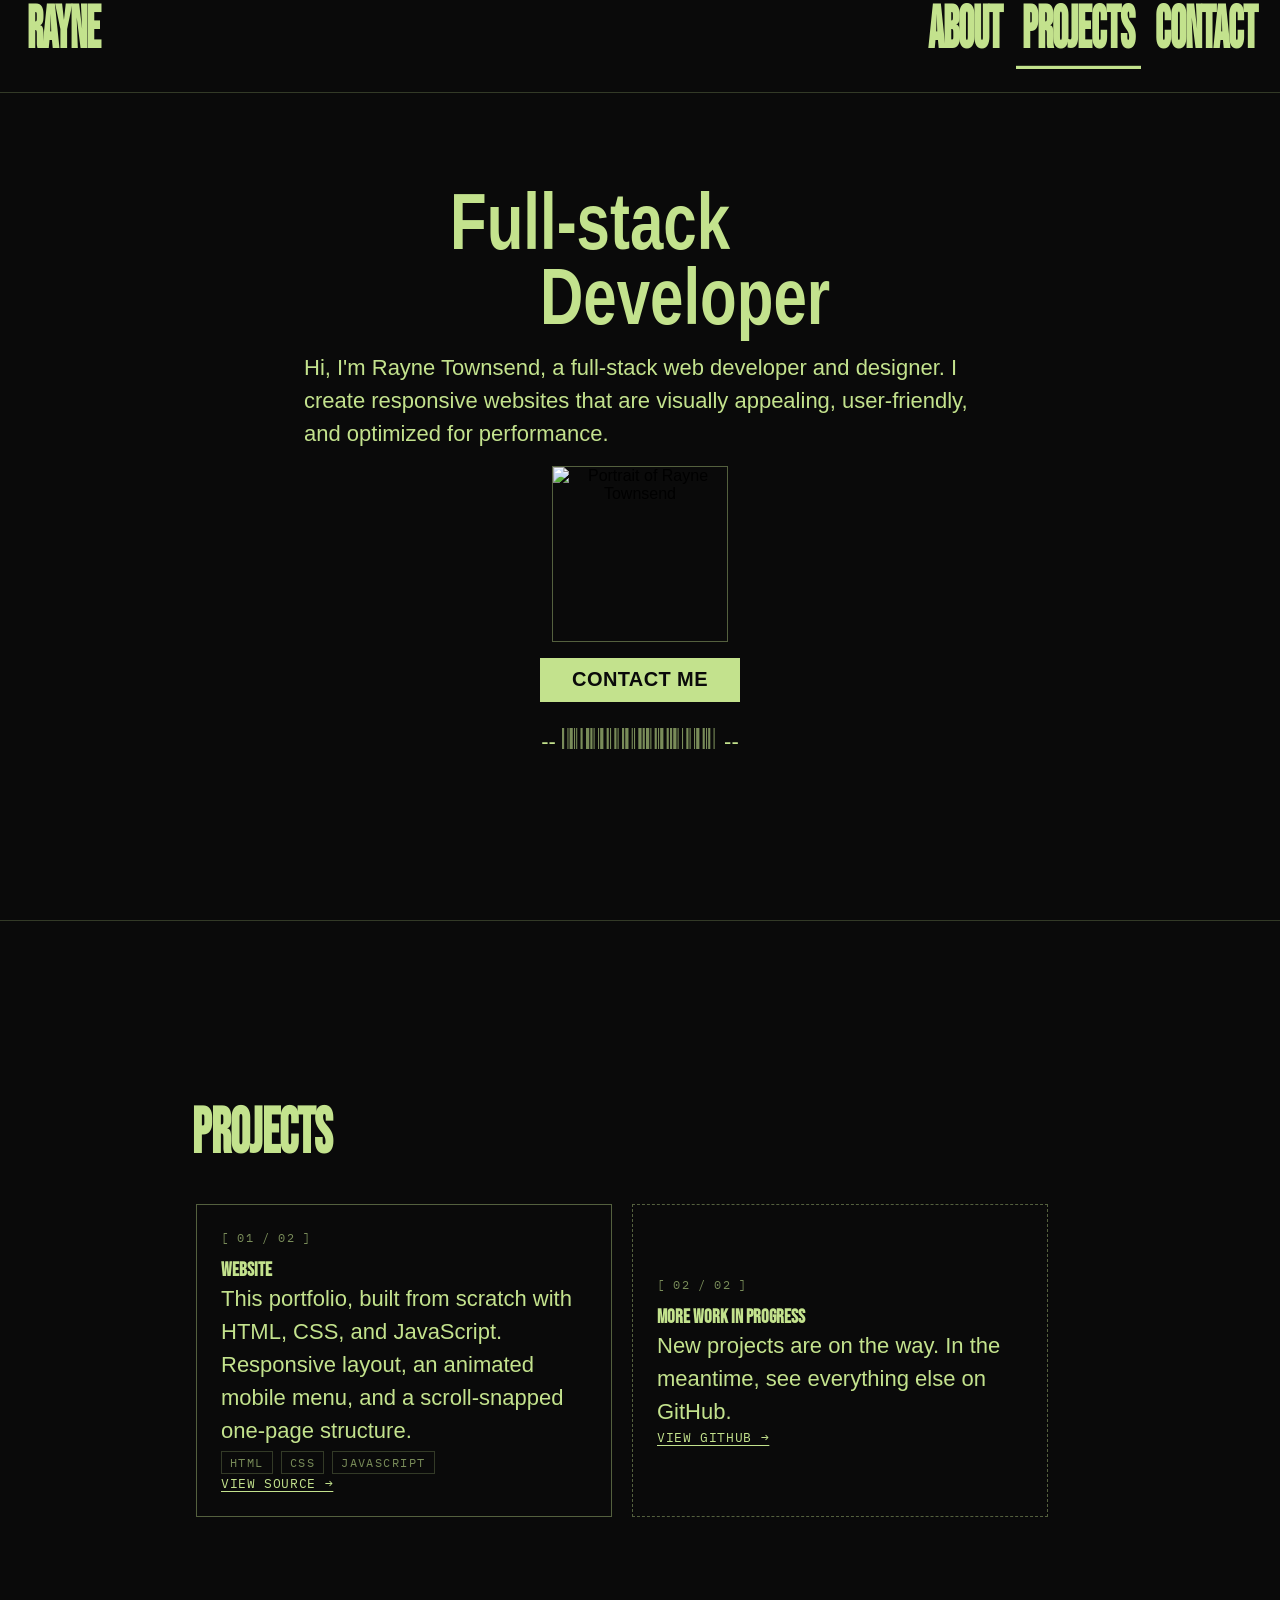
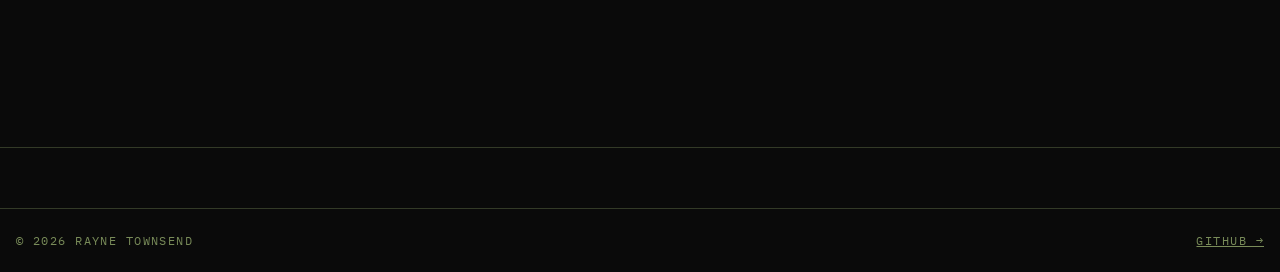
==== commit 4aa8574a: "Fix Header misalignment and improve banner scrolling behavior." ====
--- a/index.html
+++ b/index.html
@@ -21,7 +21,7 @@
 <!-- Header Section -->
 
     <header>
-        <h1><a href="./index.html">RAYNE</a></h1>
+        <h1><a href="./index.html" class="nav">RAYNE</a></h1>
         <nav aria-label="Main navigation">
             <div class="nav-container">
                 <a class="nav-button" href="./about.html"><span class="nav-about nav">About</span></a>
--- a/Resources/CSS/global.css
+++ b/Resources/CSS/global.css
@@ -11,7 +11,7 @@
     --font-body: Helvetica, Arial, sans-serif;
     --font-mono: "IBM Plex Mono", ui-monospace, "Courier New", monospace;
 
-    --nav-height: 4.75rem;
+    --nav-height: 5.8rem;
 }
 
 /* ===== Reset ===== */
@@ -50,12 +50,11 @@
 
 h1 {
     font-weight: bold;
-    font-size: clamp(1.5rem, 2.6vw, 2rem);
+    font-size: clamp(1.75rem, 3vw, 2.375rem);
     margin: 0 0 0 0.3125rem;
-    transform: scaleY(1.6);
-    transform-origin: bottom;
     font-family: var(--font-display);
     color: var(--fg);
+    transform-origin: center;
 }
 
 h2 {
@@ -136,7 +135,7 @@
 }
 
 header h1 {
-    overflow: hidden;
+    overflow: visible;
     height: 100%;
     display: flex;
     align-items: center;
@@ -149,6 +148,7 @@
 
 nav {
     height: 100%;
+    
 }
 
 .nav-container {
@@ -170,7 +170,7 @@
 
 .nav {
     display: inline-block;
-    font-size: clamp(1.5rem, 2.6vw, 2rem);
+    font-size: clamp(1.75rem, 3vw, 2.375rem);
     transform: scaleY(1.6);
     transform-origin: bottom;
     font-family: var(--font-display);
--- a/Resources/CSS/index.css
+++ b/Resources/CSS/index.css
@@ -190,11 +190,12 @@
 .banner-track {
     display: flex;
     animation: scroll 25s linear infinite;
+    width: max-content;
 }
 
 @keyframes scroll {
     0% { transform: translateX(0); }
-    100% { transform: translateX(-50%); }
+    100% { transform: translateX(calc(-1 * var(--skill-copy-width, 860px))); }
 }
 
 @media (prefers-reduced-motion: reduce) {
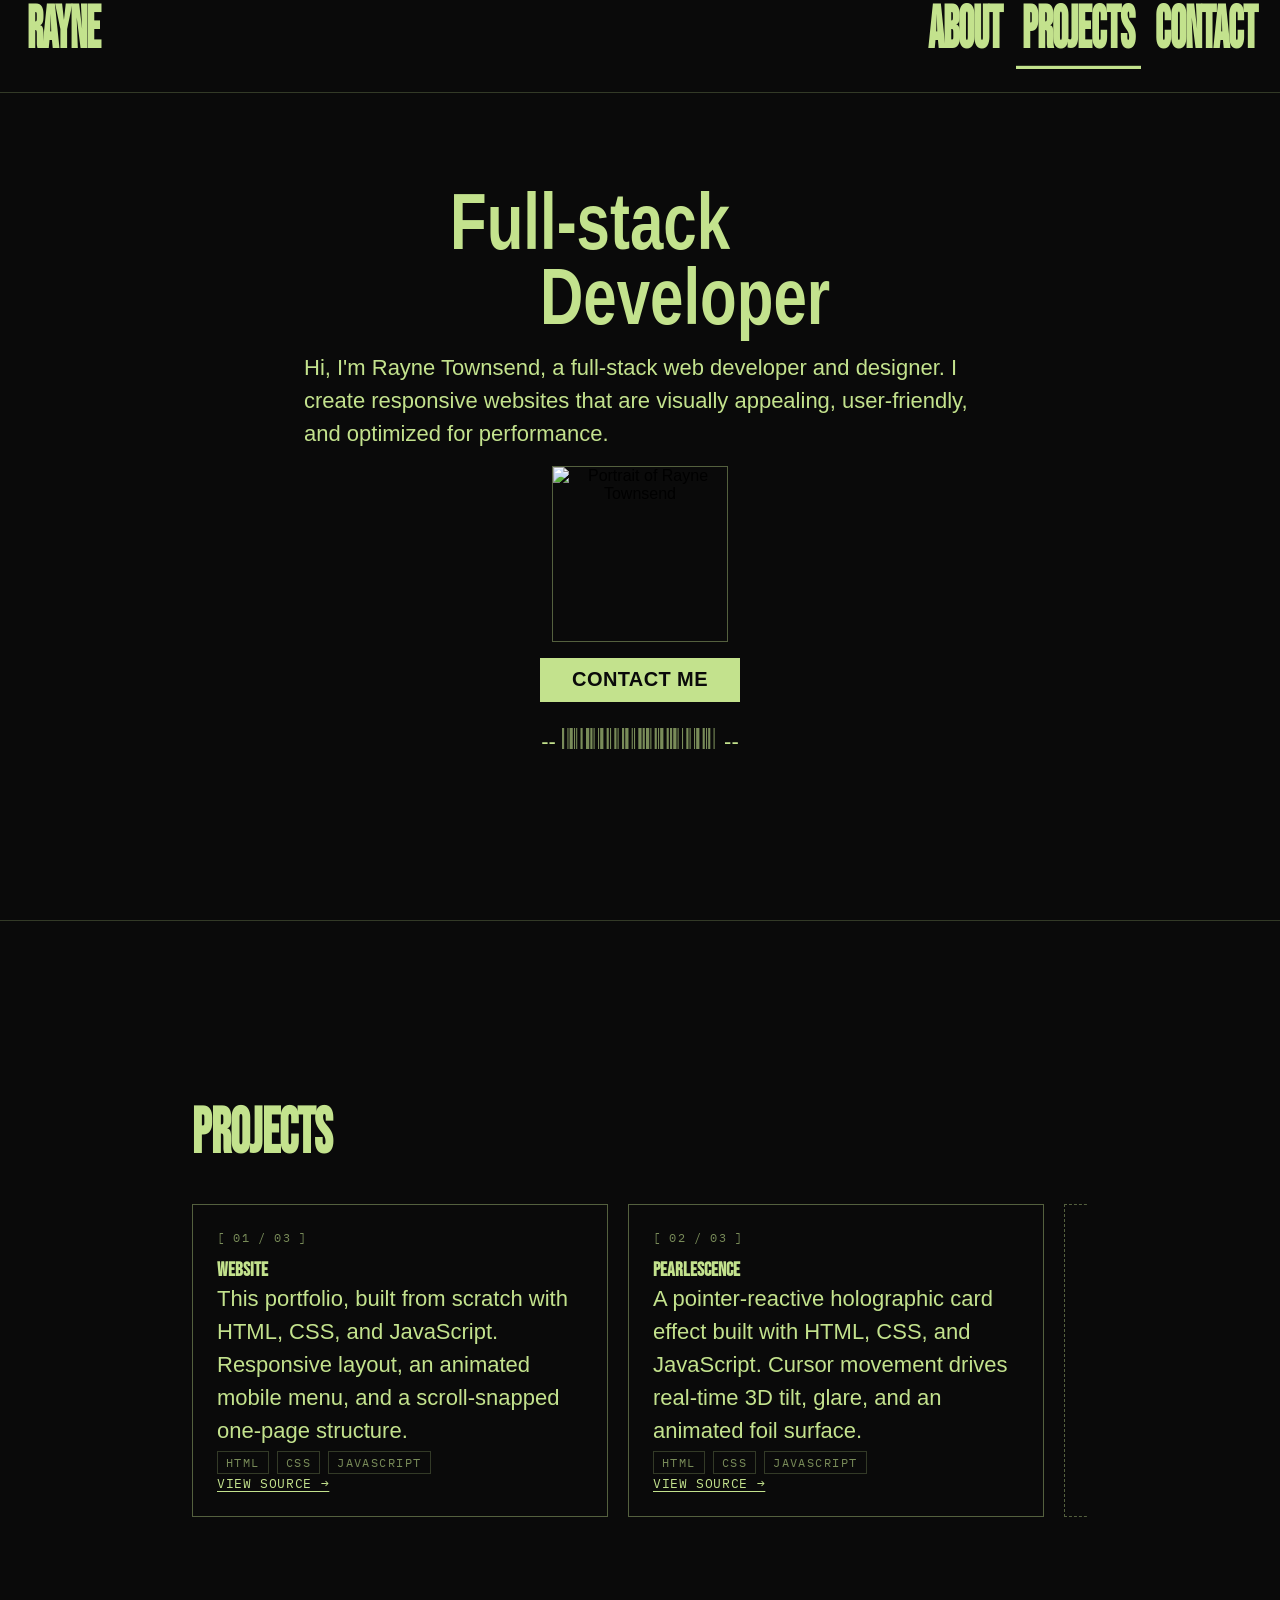
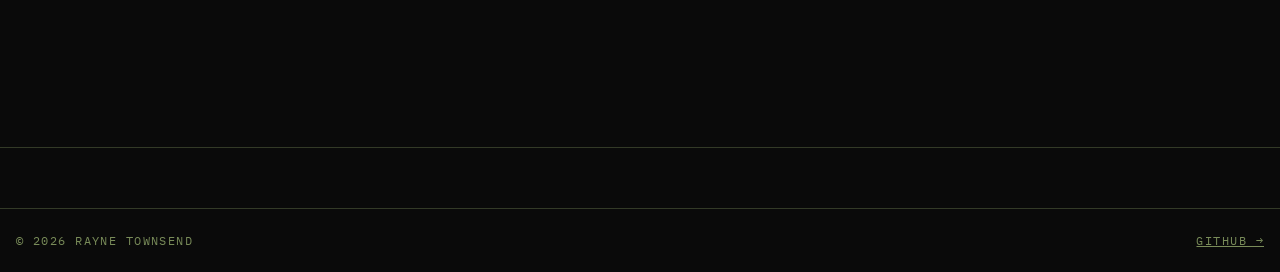
==== commit 54d019dd: "Add favicon to all pages replacing the previous icon. Added new project to site." ====
--- a/index.html
+++ b/index.html
@@ -8,7 +8,7 @@
     <meta property="og:title" content="Rayne Townsend - Portfolio">
     <meta property="og:description" content="Full-stack web developer and designer. Responsive, user-friendly, performance-optimised websites.">
     <meta property="og:type" content="website">
-    <link rel="icon" href="./Resources/Images/Dithered Profile.png">
+    <link rel="icon" type="image/svg+xml" href="./Resources/Images/circle.svg">
     <link href="./Resources/CSS/global.css" type="text/css" rel="stylesheet">
     <link href="./Resources/CSS/index.css" type="text/css" rel="stylesheet">
     <link rel="preconnect" href="https://fonts.googleapis.com">
@@ -66,7 +66,7 @@
                 <div class="carousel">
 
                     <div class="carousel-item">
-                        <p class="project-index">[ 01 / 02 ]</p>
+                        <p class="project-index">[ 01 / 03 ]</p>
                         <div class="project-info">
                             <h3>Website</h3>
                             <p>This portfolio, built from scratch with HTML, CSS, and JavaScript. Responsive layout, an animated mobile menu, and a scroll-snapped one-page structure.</p>
@@ -79,8 +79,22 @@
                         </div>
                     </div>
 
+                    <div class="carousel-item">
+                        <p class="project-index">[ 02 / 03 ]</p>
+                        <div class="project-info">
+                            <h3>Pearlescence</h3>
+                            <p>A pointer-reactive holographic card effect built with HTML, CSS, and JavaScript. Cursor movement drives real-time 3D tilt, glare, and an animated foil surface.</p>
+                            <div class="project-tags">
+                                <span class="mono-tag">HTML</span>
+                                <span class="mono-tag">CSS</span>
+                                <span class="mono-tag">JAVASCRIPT</span>
+                            </div>
+                            <a class="project-link" href="https://github.com/S3R4-PH1M/Pearlescence" target="_blank" rel="noopener">VIEW SOURCE →</a>
+                        </div>
+                    </div>
+
                     <div class="carousel-item is-placeholder">
-                        <p class="project-index">[ 02 / 02 ]</p>
+                        <p class="project-index">[ 03 / 03 ]</p>
                         <div class="project-info">
                             <h3>More work in progress</h3>
                             <p>New projects are on the way. In the meantime, see everything else on GitHub.</p>
--- a/Resources/CSS/global.css
+++ b/Resources/CSS/global.css
@@ -148,7 +148,6 @@
 
 nav {
     height: 100%;
-    
 }
 
 .nav-container {
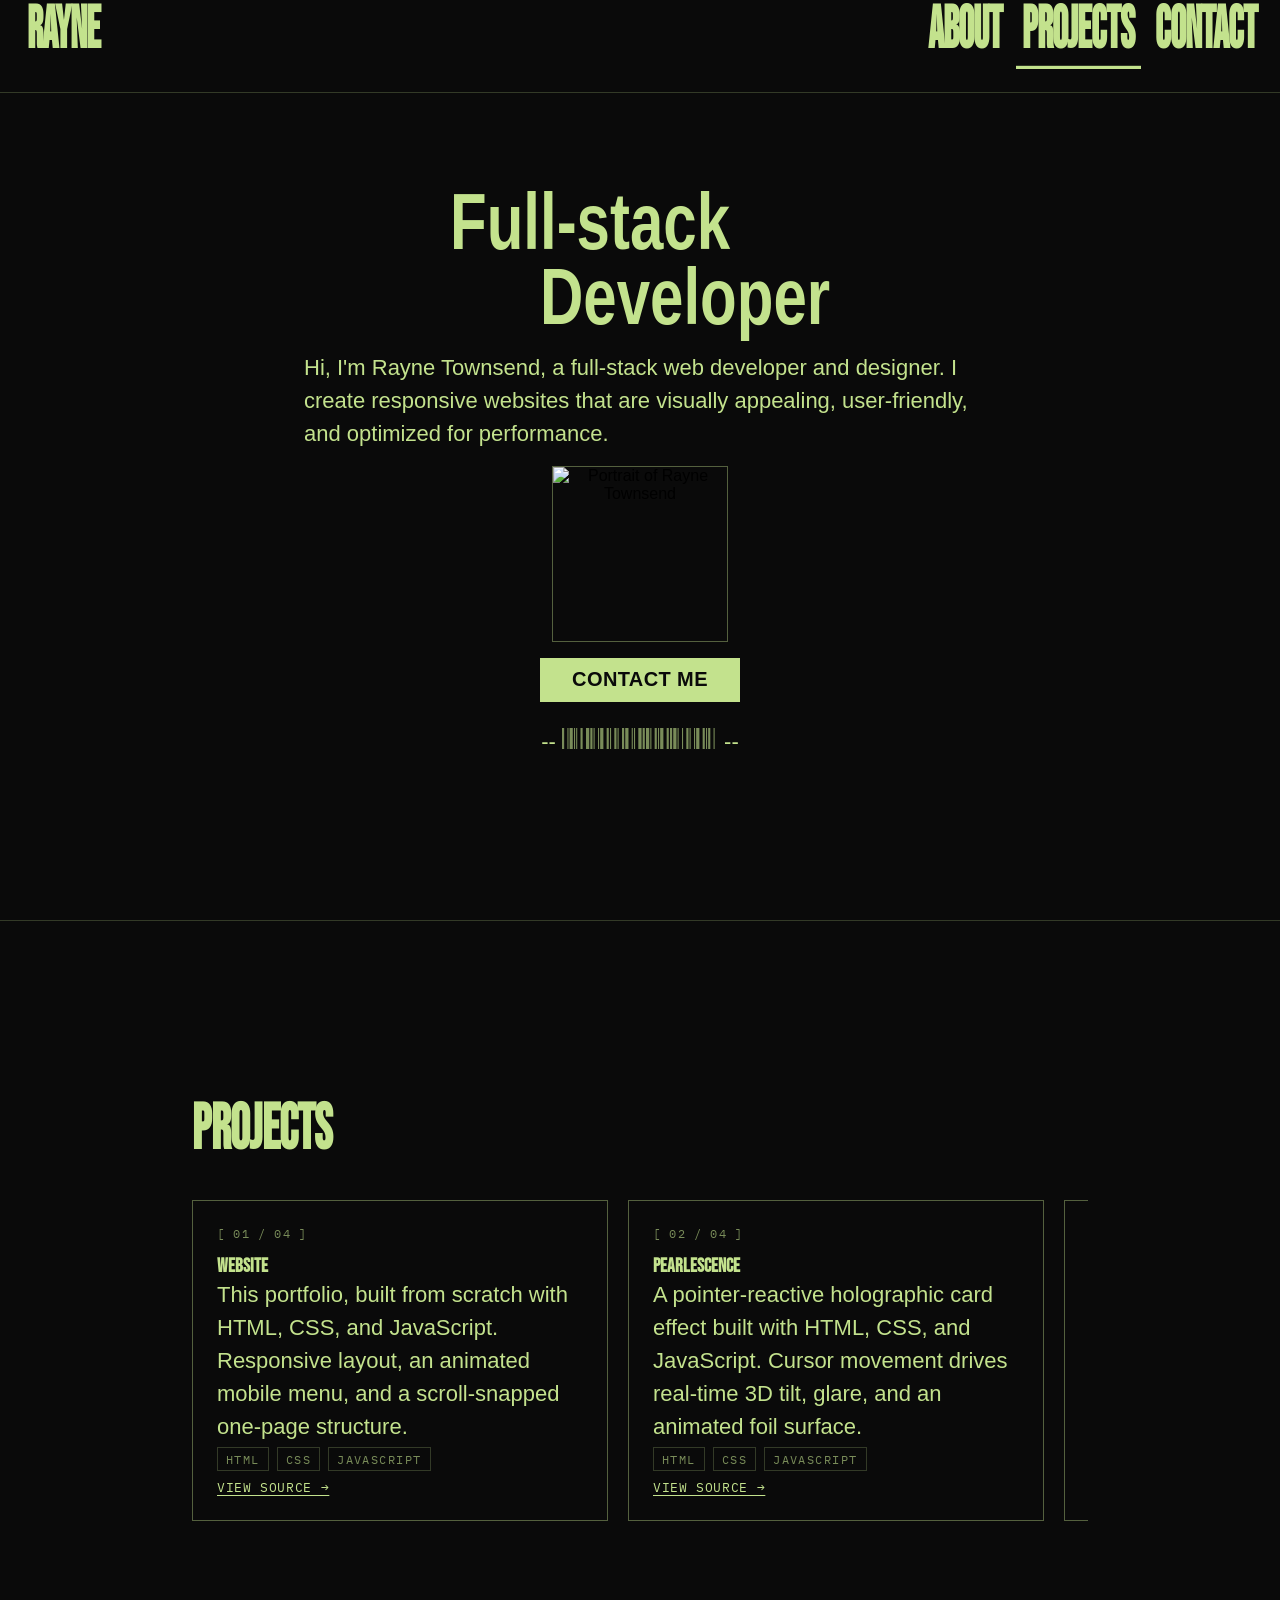
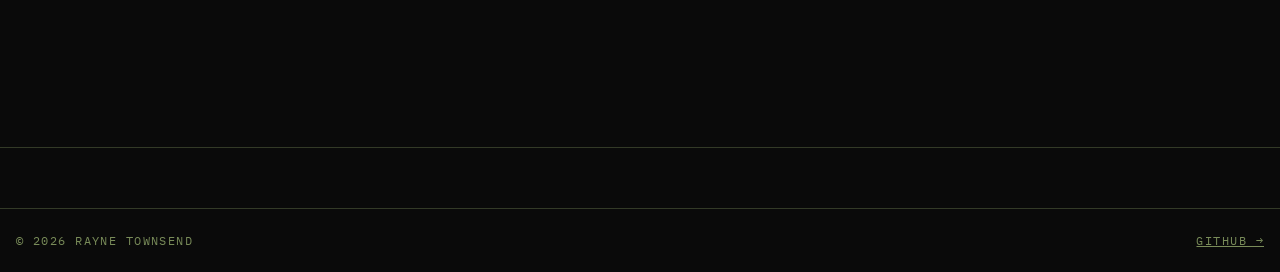
==== commit 2e4b1f72: "Added New Project and included the widget in About page. Updated project count to 4." ====
--- a/index.html
+++ b/index.html
@@ -66,7 +66,7 @@
                 <div class="carousel">
 
                     <div class="carousel-item">
-                        <p class="project-index">[ 01 / 03 ]</p>
+                        <p class="project-index">[ 01 / 04 ]</p>
                         <div class="project-info">
                             <h3>Website</h3>
                             <p>This portfolio, built from scratch with HTML, CSS, and JavaScript. Responsive layout, an animated mobile menu, and a scroll-snapped one-page structure.</p>
@@ -75,12 +75,14 @@
                                 <span class="mono-tag">CSS</span>
                                 <span class="mono-tag">JAVASCRIPT</span>
                             </div>
-                            <a class="project-link" href="https://github.com/S3R4-PH1M/S3R4-PH1M.github.io" target="_blank" rel="noopener">VIEW SOURCE →</a>
+                            <div class="project-links">    
+                                <a class="project-link" href="https://github.com/S3R4-PH1M/S3R4-PH1M.github.io" target="_blank" rel="noopener">VIEW SOURCE →</a>
+                            </div>
                         </div>
                     </div>
 
                     <div class="carousel-item">
-                        <p class="project-index">[ 02 / 03 ]</p>
+                        <p class="project-index">[ 02 / 04 ]</p>
                         <div class="project-info">
                             <h3>Pearlescence</h3>
                             <p>A pointer-reactive holographic card effect built with HTML, CSS, and JavaScript. Cursor movement drives real-time 3D tilt, glare, and an animated foil surface.</p>
@@ -89,16 +91,38 @@
                                 <span class="mono-tag">CSS</span>
                                 <span class="mono-tag">JAVASCRIPT</span>
                             </div>
-                            <a class="project-link" href="https://github.com/S3R4-PH1M/Pearlescence" target="_blank" rel="noopener">VIEW SOURCE →</a>
+                            <div class="project-links">    
+                                <a class="project-link" href="https://github.com/S3R4-PH1M/Pearlescence" target="_blank" rel="noopener">VIEW SOURCE →</a>
+                            </div>
+                        </div>
+                    </div>
+
+                    <div class="carousel-item">
+                        <p class="project-index">[ 03 / 04 ]</p>
+                        <div class="project-info">
+                            <h3>Book Tracker</h3>
+                            <p>A drop-in reading-list widget. Book details load live from Open Library, with reading progress stored in Supabase. See it on the About page .</p>
+
+                            <div class="project-tags">
+                                <span class="mono-tag">JAVASCRIPT</span>
+                                <span class="mono-tag">WEB COMPONENTS</span>
+                                <span class="mono-tag">SUPABASE</span>
+                            </div>
+                            <div class="project-links">
+                                <a class="project-link" href="./about.html#reading-list">VIEW LIVE →</a>
+                                <a class="project-link" href="https://github.com/S3R4-PH1M/book_track" target="_blank" rel="noopener">VIEW SOURCE →</a>
+                            </div>
                         </div>
                     </div>
 
                     <div class="carousel-item is-placeholder">
-                        <p class="project-index">[ 03 / 03 ]</p>
+                        <p class="project-index">[ 04 / 04 ]</p>
                         <div class="project-info">
                             <h3>More work in progress</h3>
                             <p>New projects are on the way. In the meantime, see everything else on GitHub.</p>
-                            <a class="project-link" href="https://github.com/S3R4-PH1M" target="_blank" rel="noopener">VIEW GITHUB →</a>
+                            <div class="project-links">
+                                <a class="project-link" href="https://github.com/S3R4-PH1M" target="_blank" rel="noopener">VIEW GITHUB →</a>
+                            </div>
                         </div>
                     </div>
 
--- a/Resources/CSS/index.css
+++ b/Resources/CSS/index.css
@@ -134,8 +134,6 @@
 }
 
 .carousel-item.is-placeholder {
-    justify-content: center;
-    align-items: flex-start;
     border-style: dashed;
 }
 
@@ -154,11 +152,32 @@
     color: var(--fg-dim);
 }
 
+
+.project-info {
+    display: flex;
+    flex-direction: column;
+    flex: 1;
+}
+
+.project-info h3 {
+    margin-bottom: 0;
+}
+
+.project-info > p {
+    flex-grow: 1;
+}
+
 .project-tags {
     display: flex;
     flex-wrap: wrap;
     gap: 0.5rem;
     margin-top: 0.25rem;
+}
+
+.project-links {
+    display: flex;
+    flex-wrap: wrap;
+    column-gap: 1.25rem;
 }
 
 .project-tags .mono-tag {
